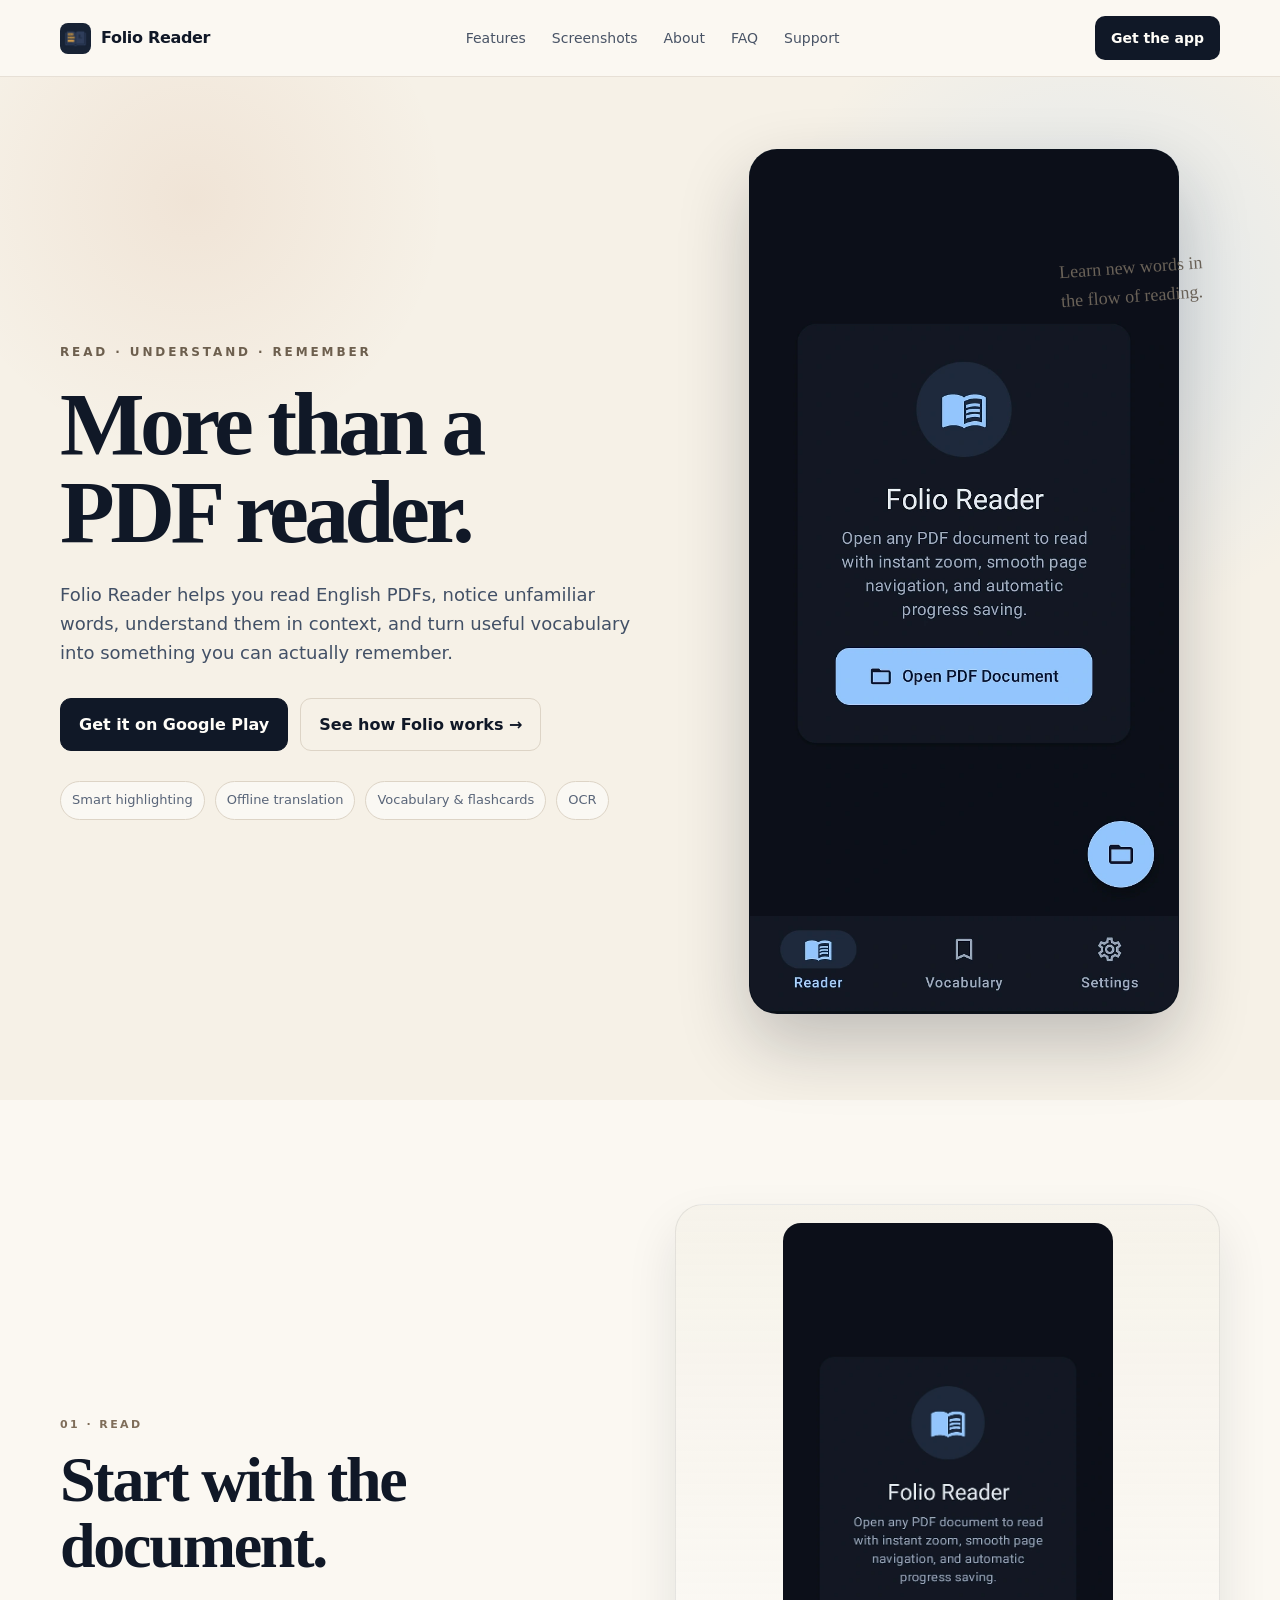
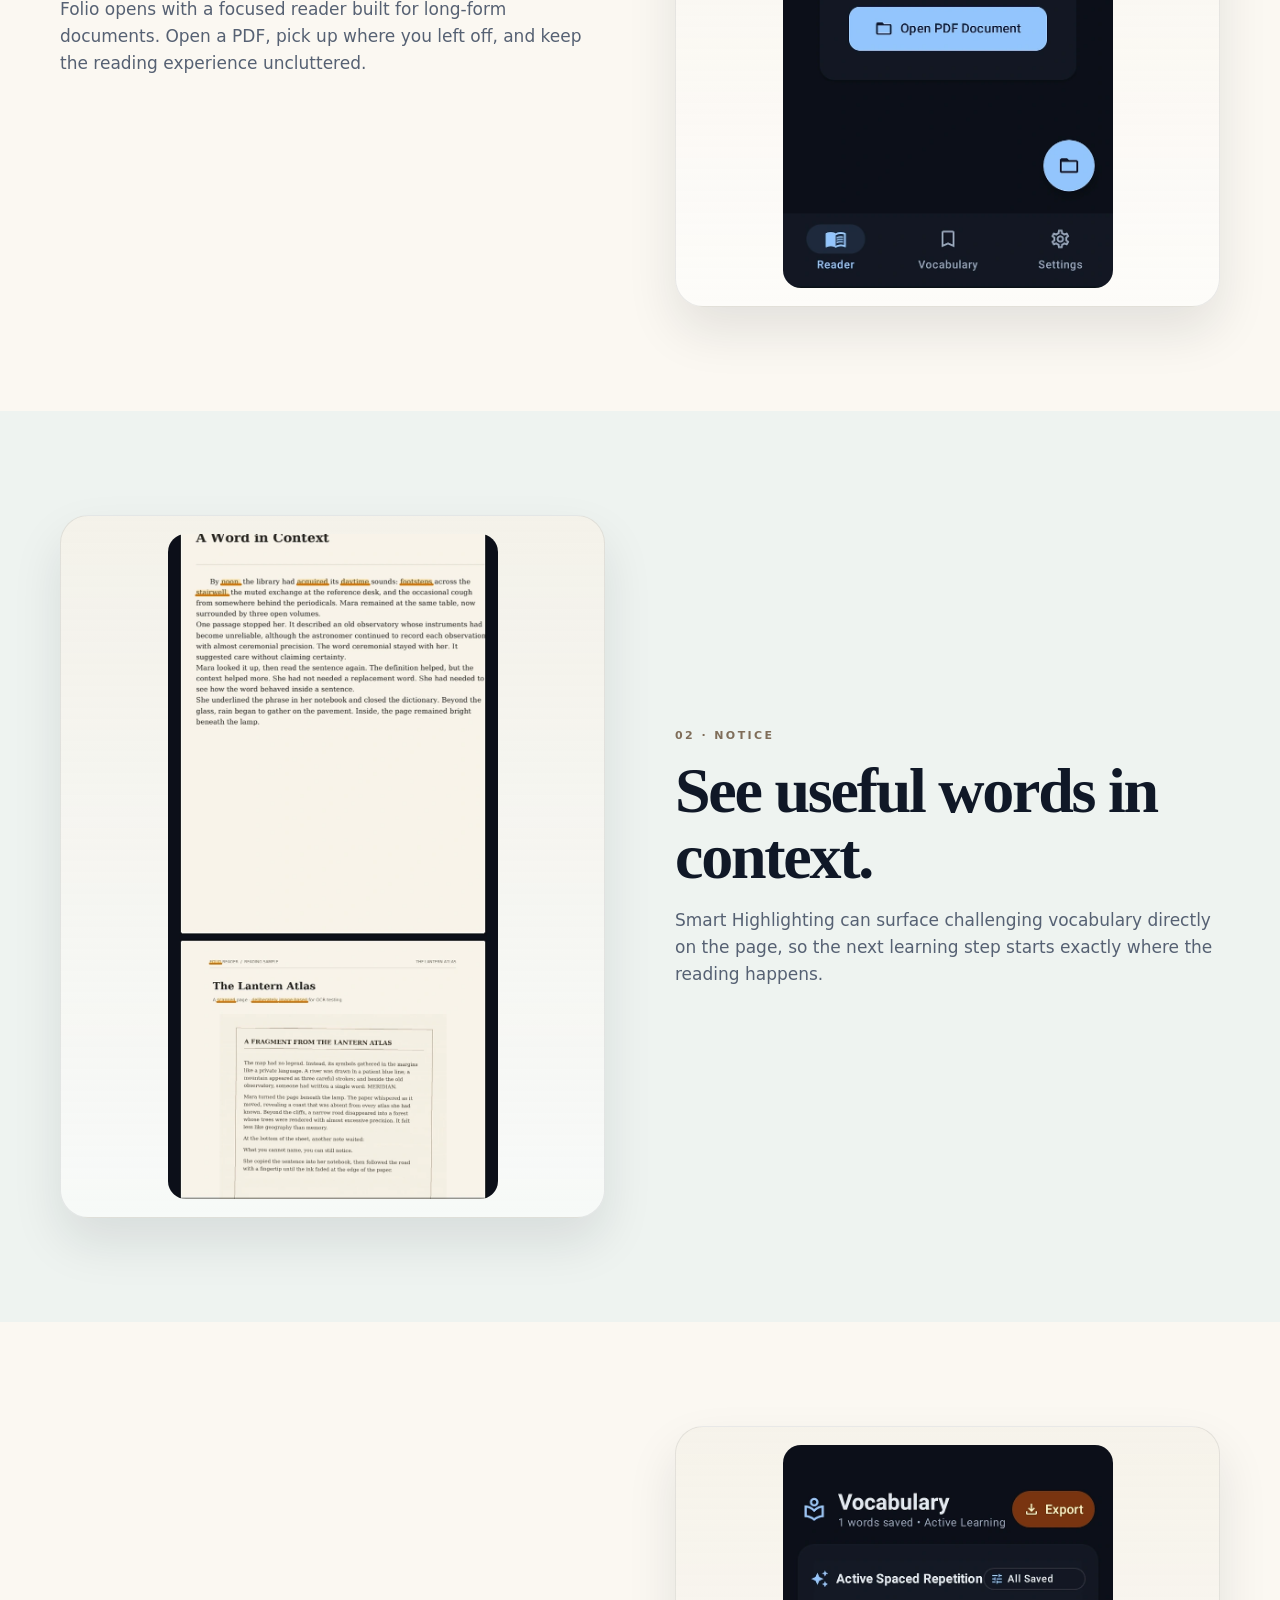
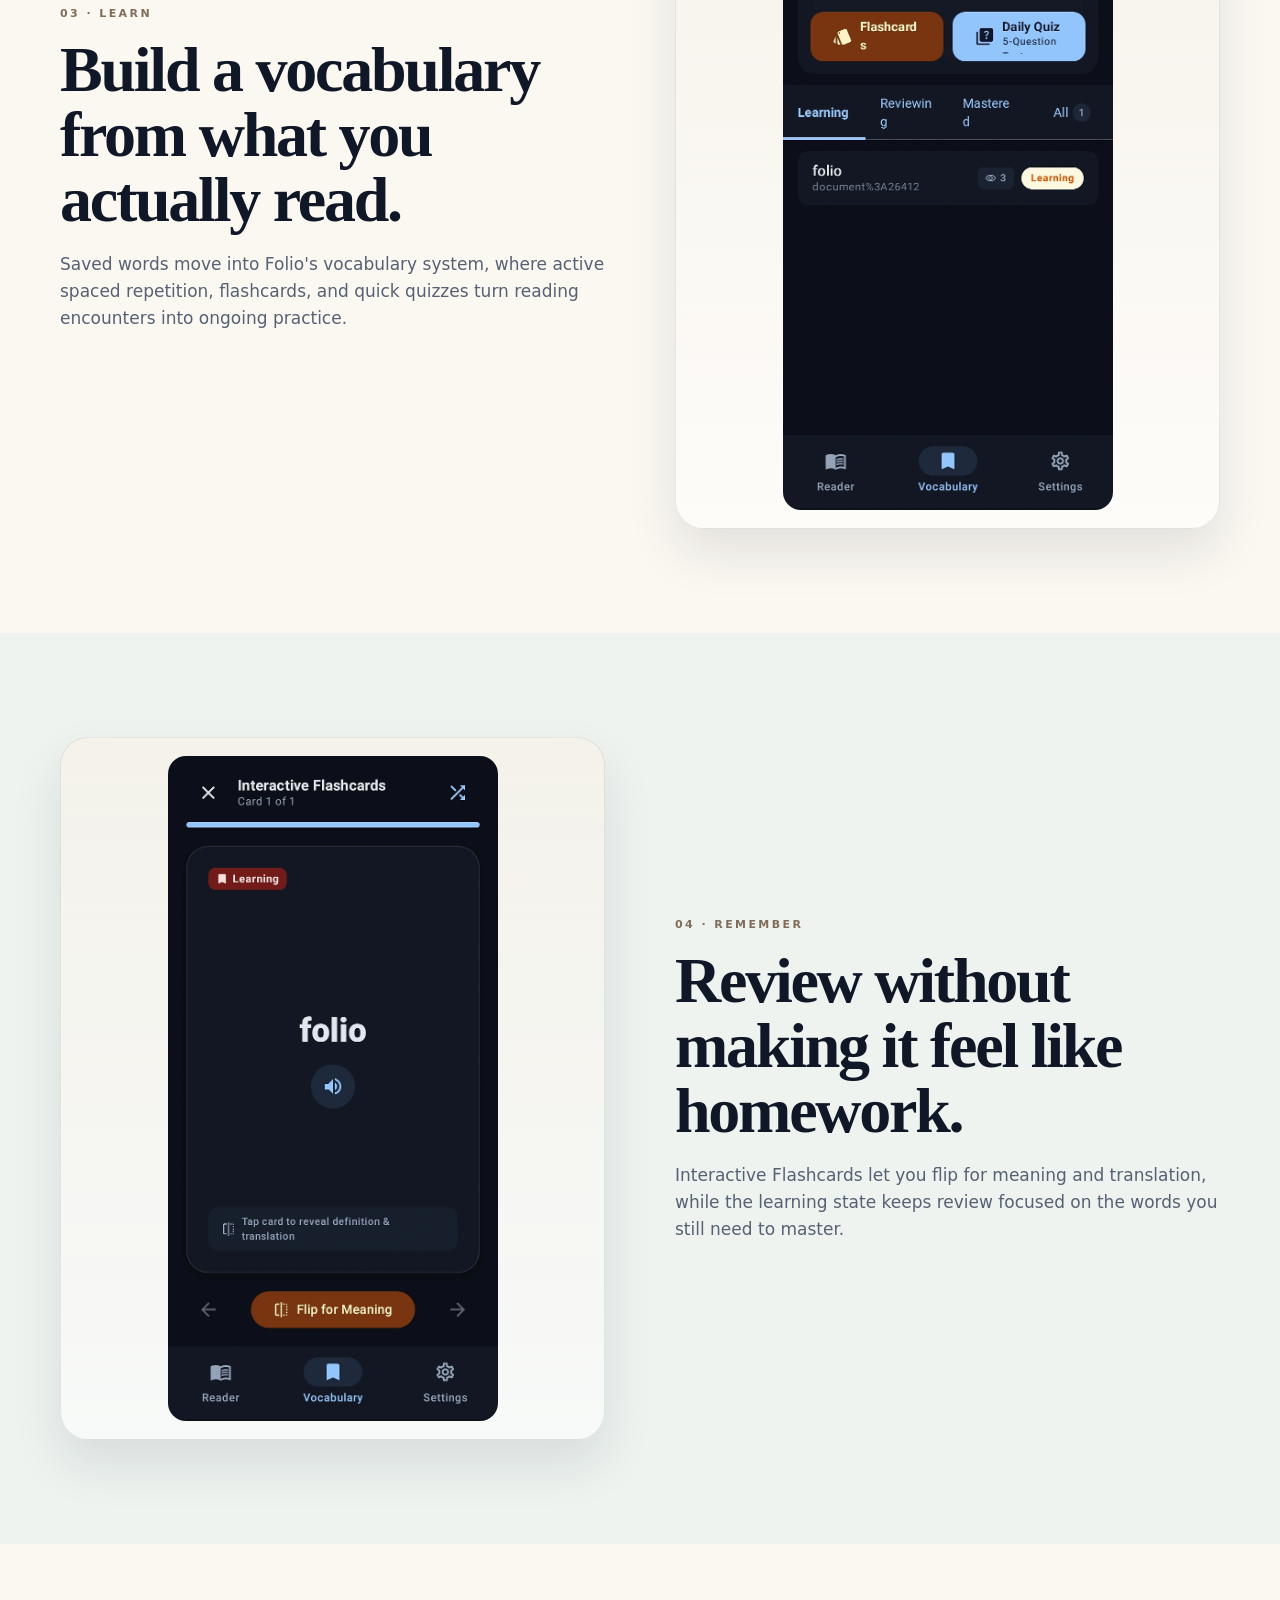
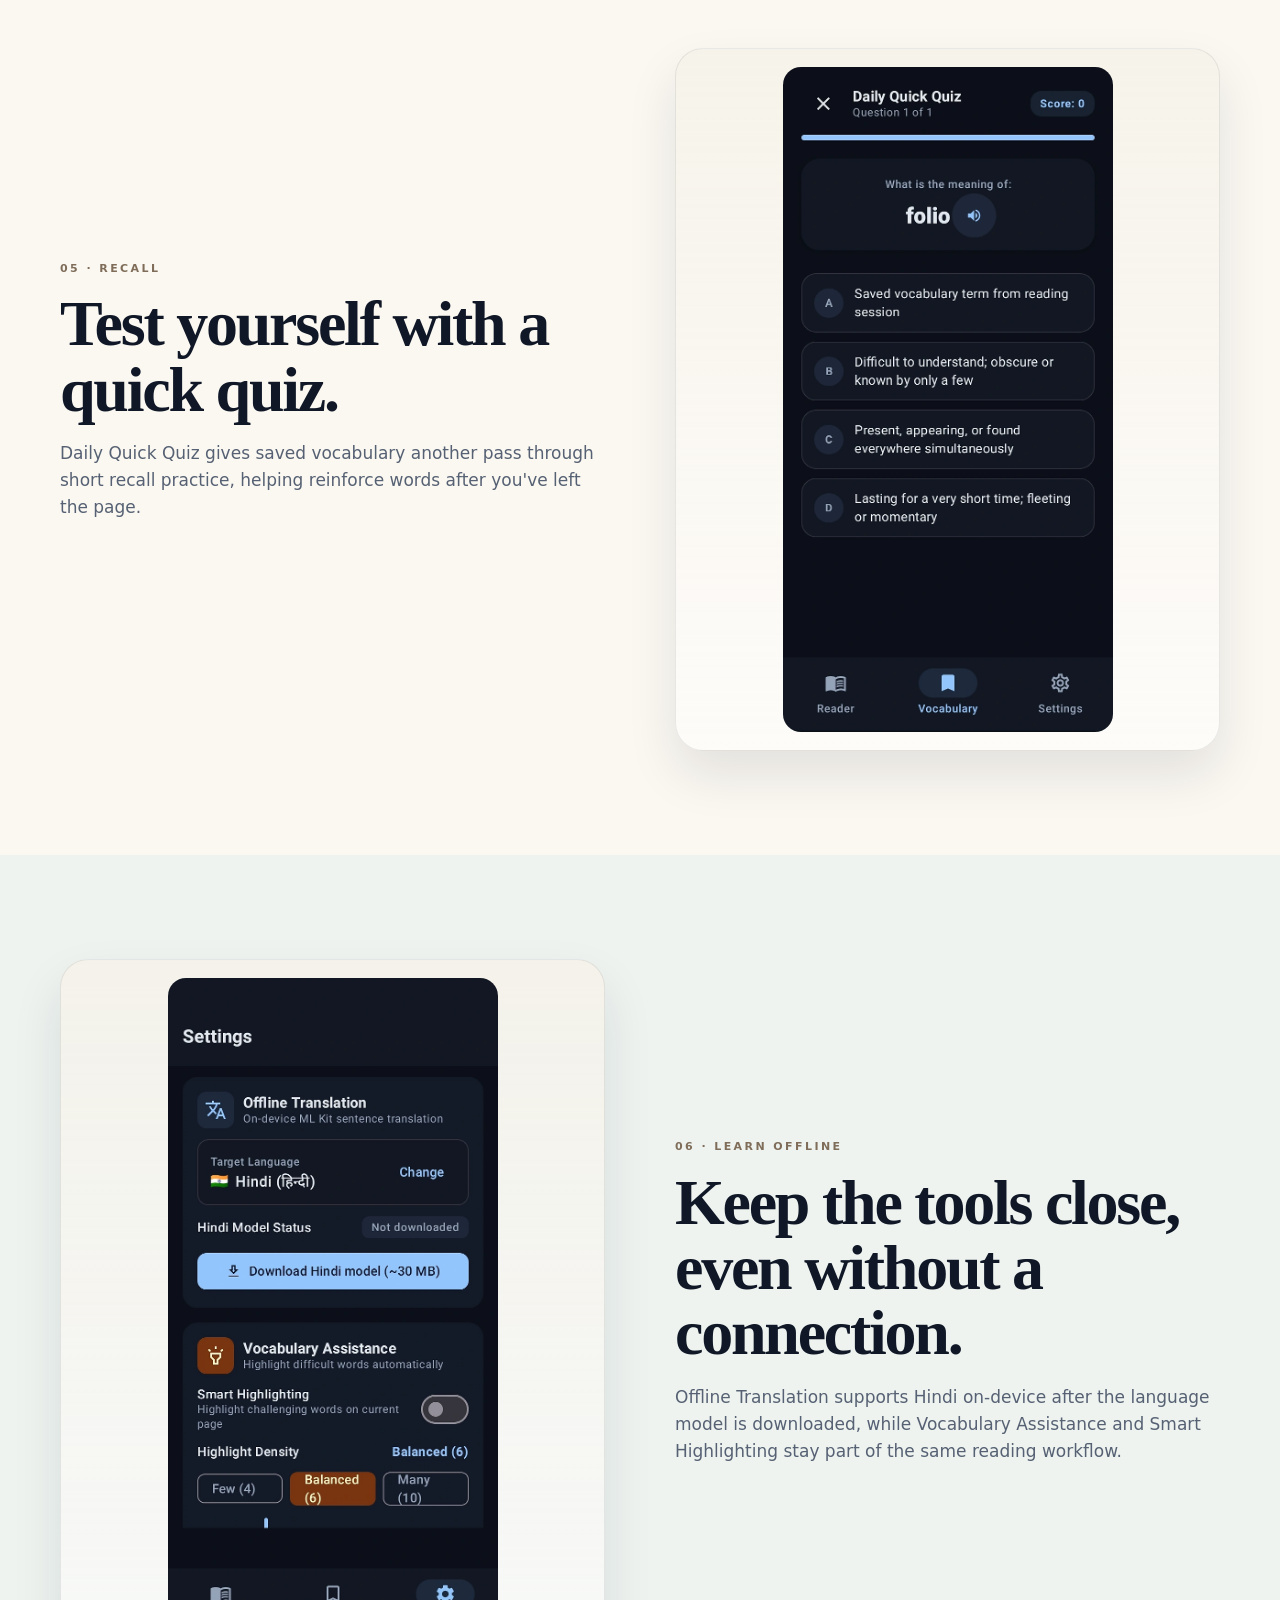
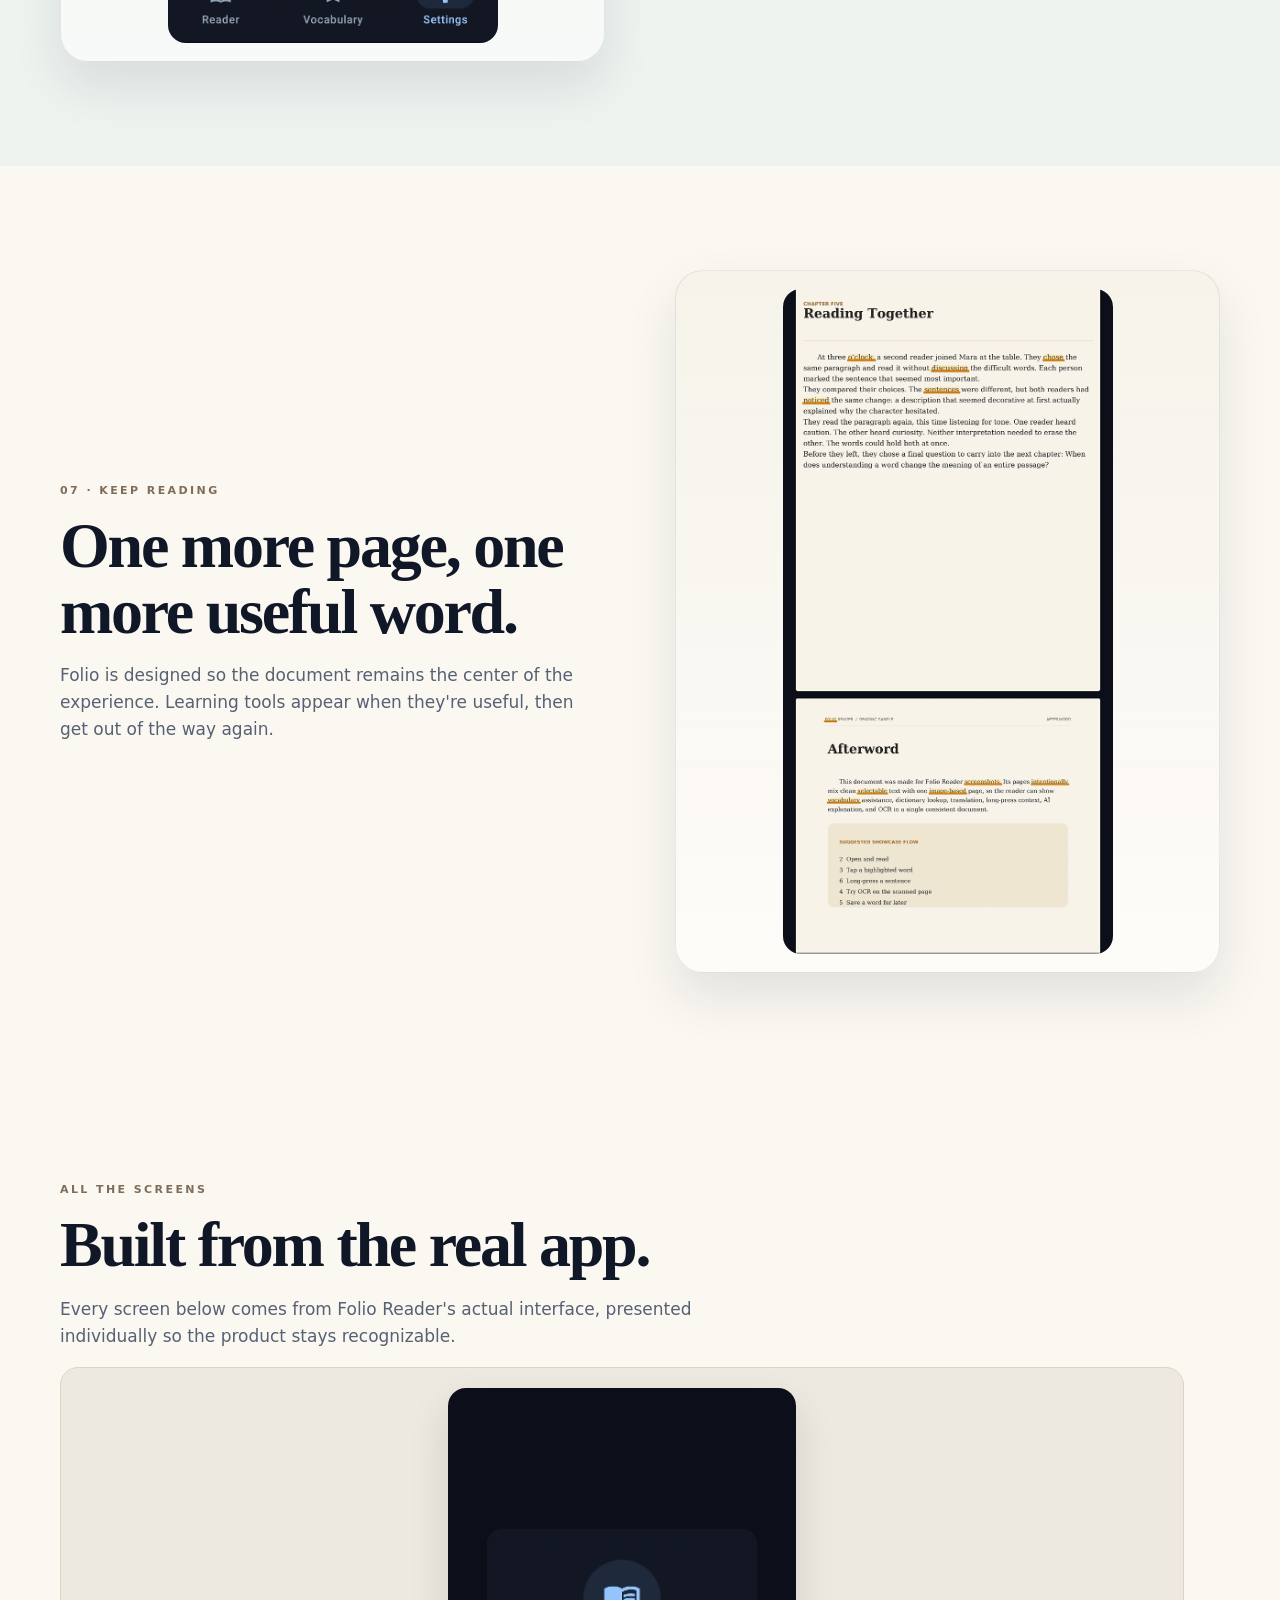
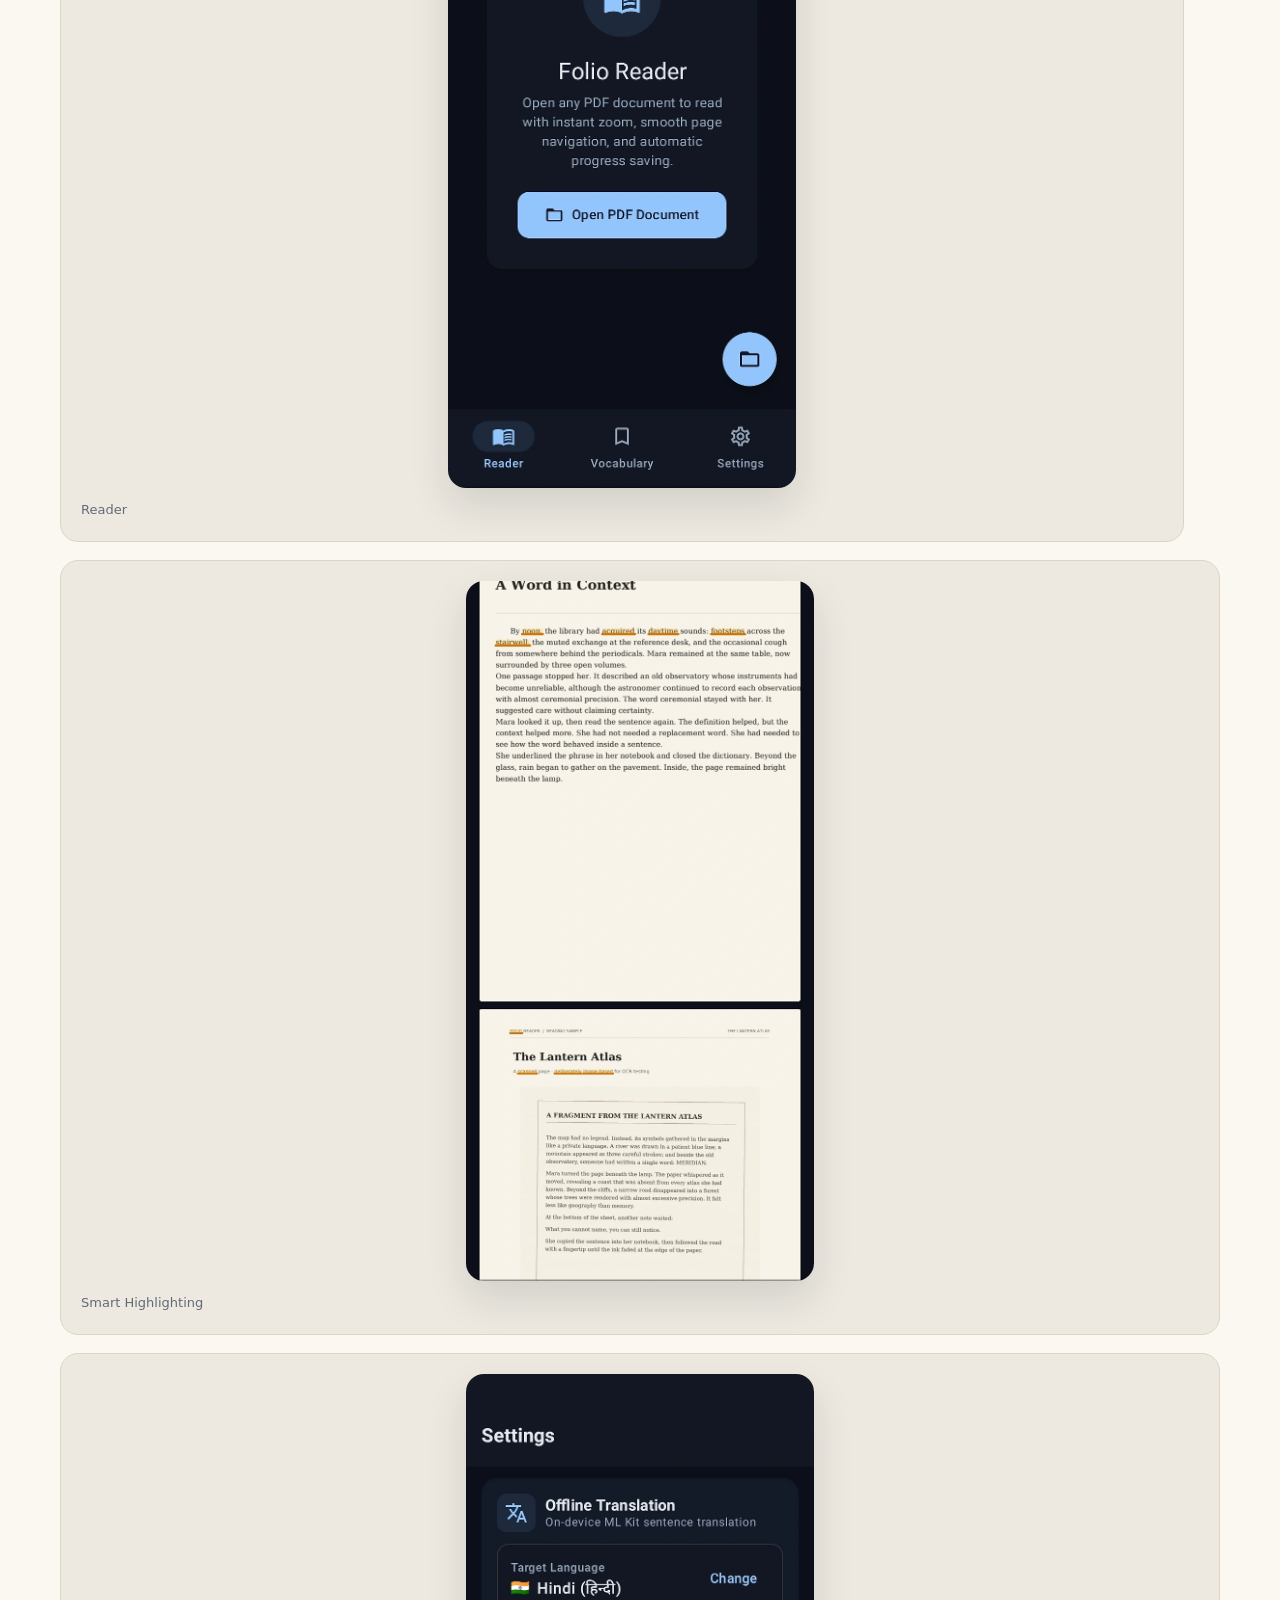
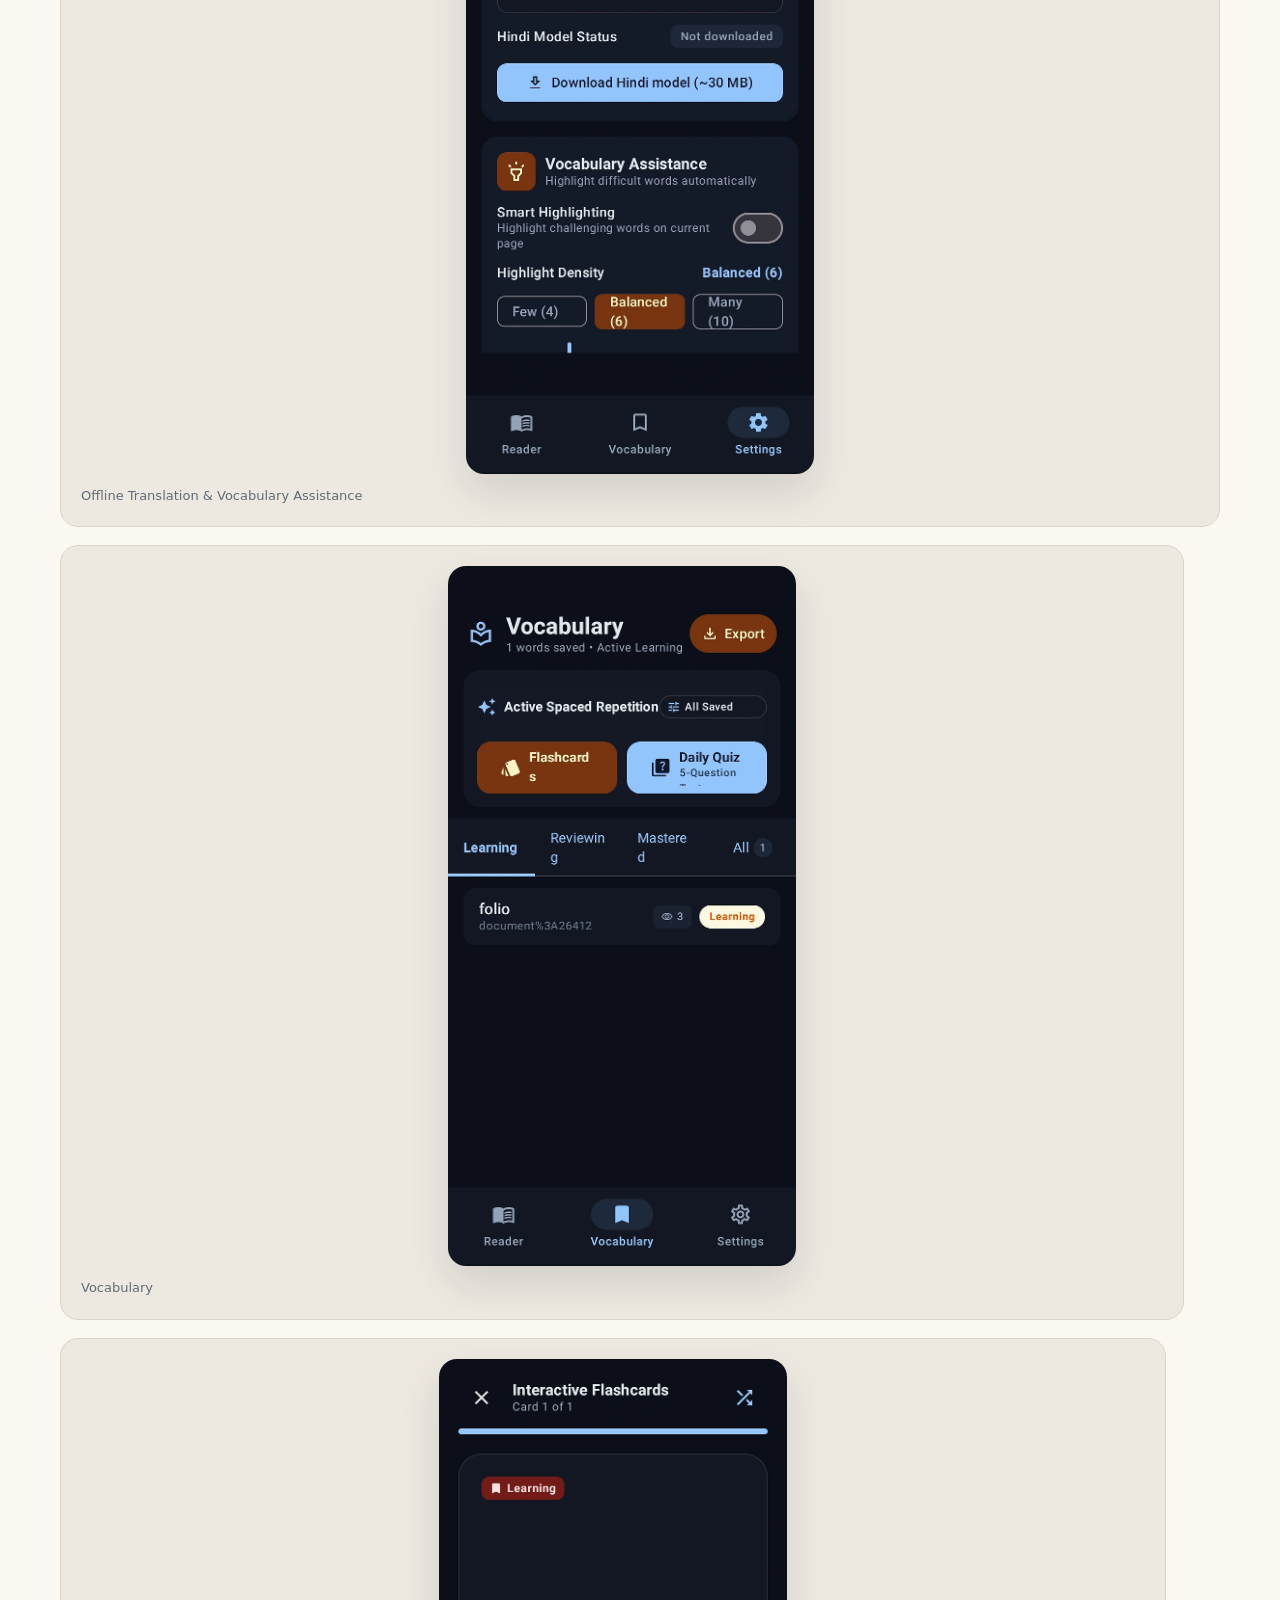
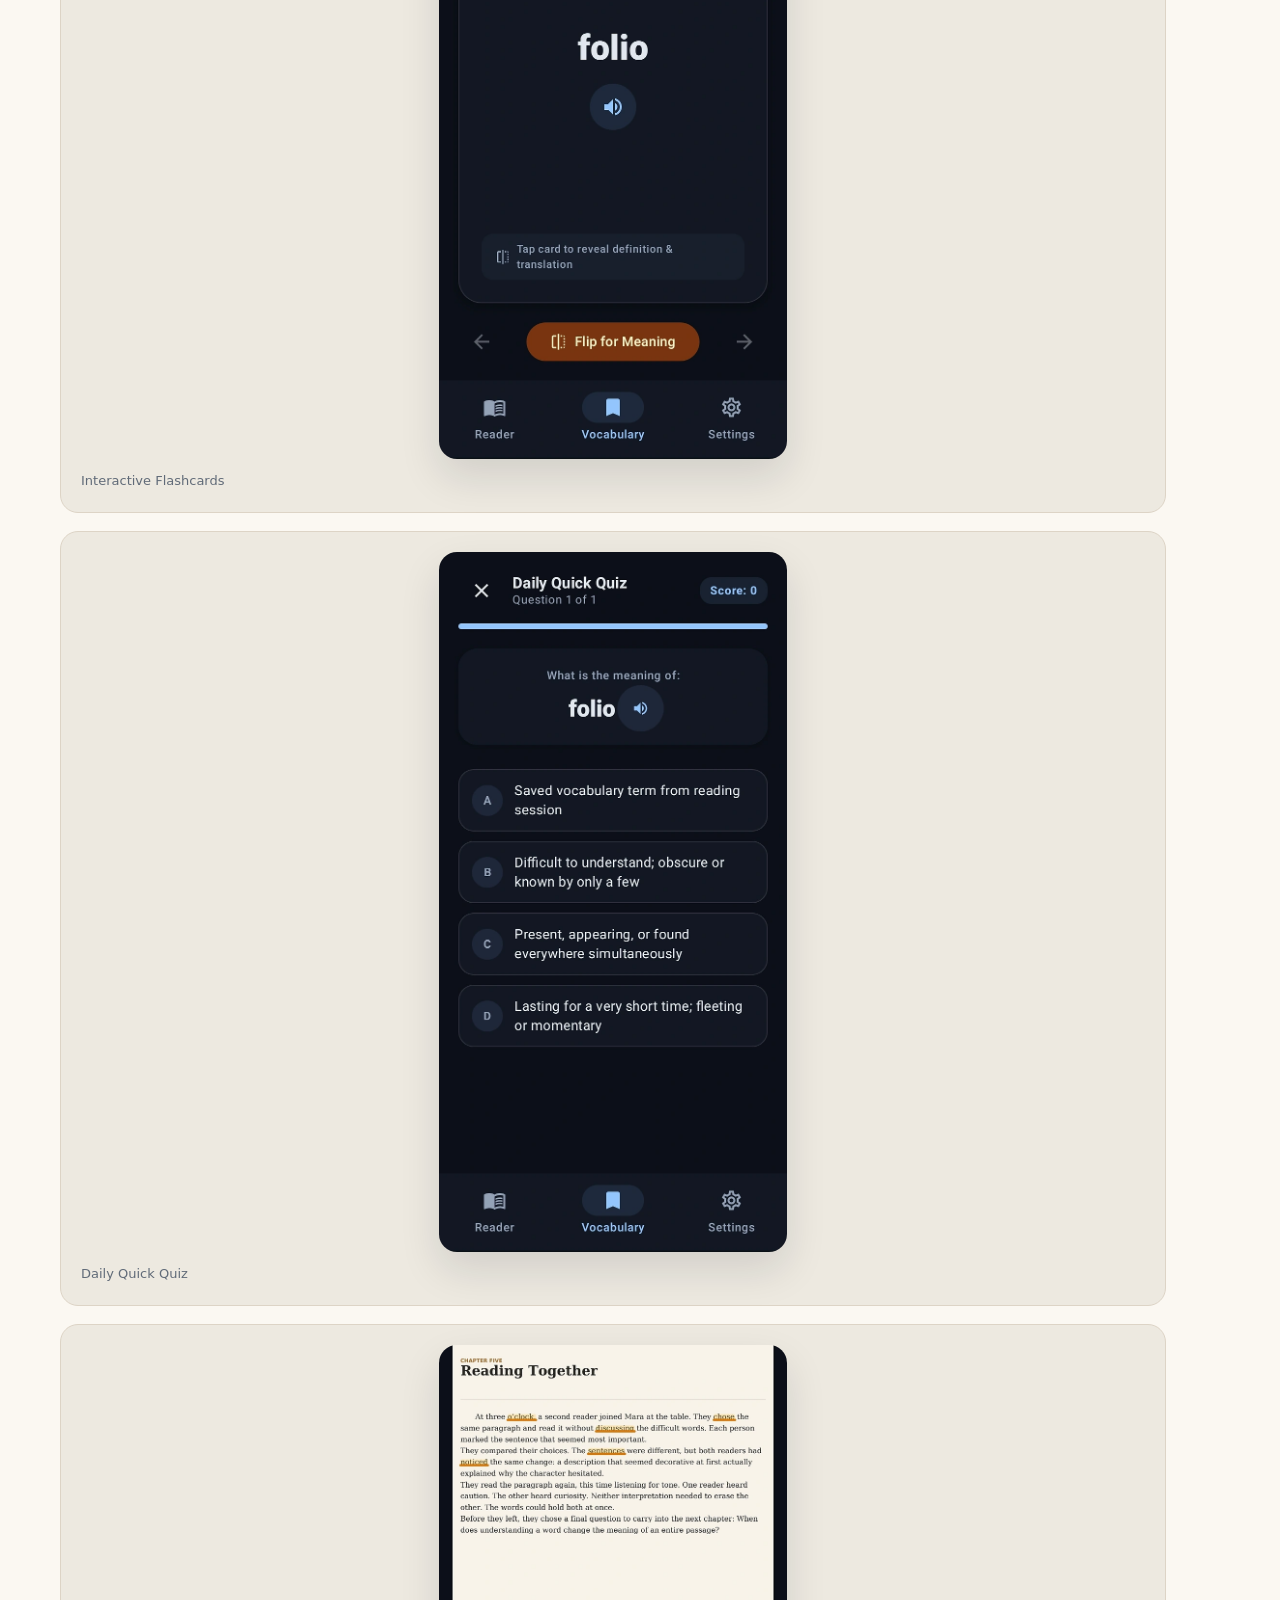
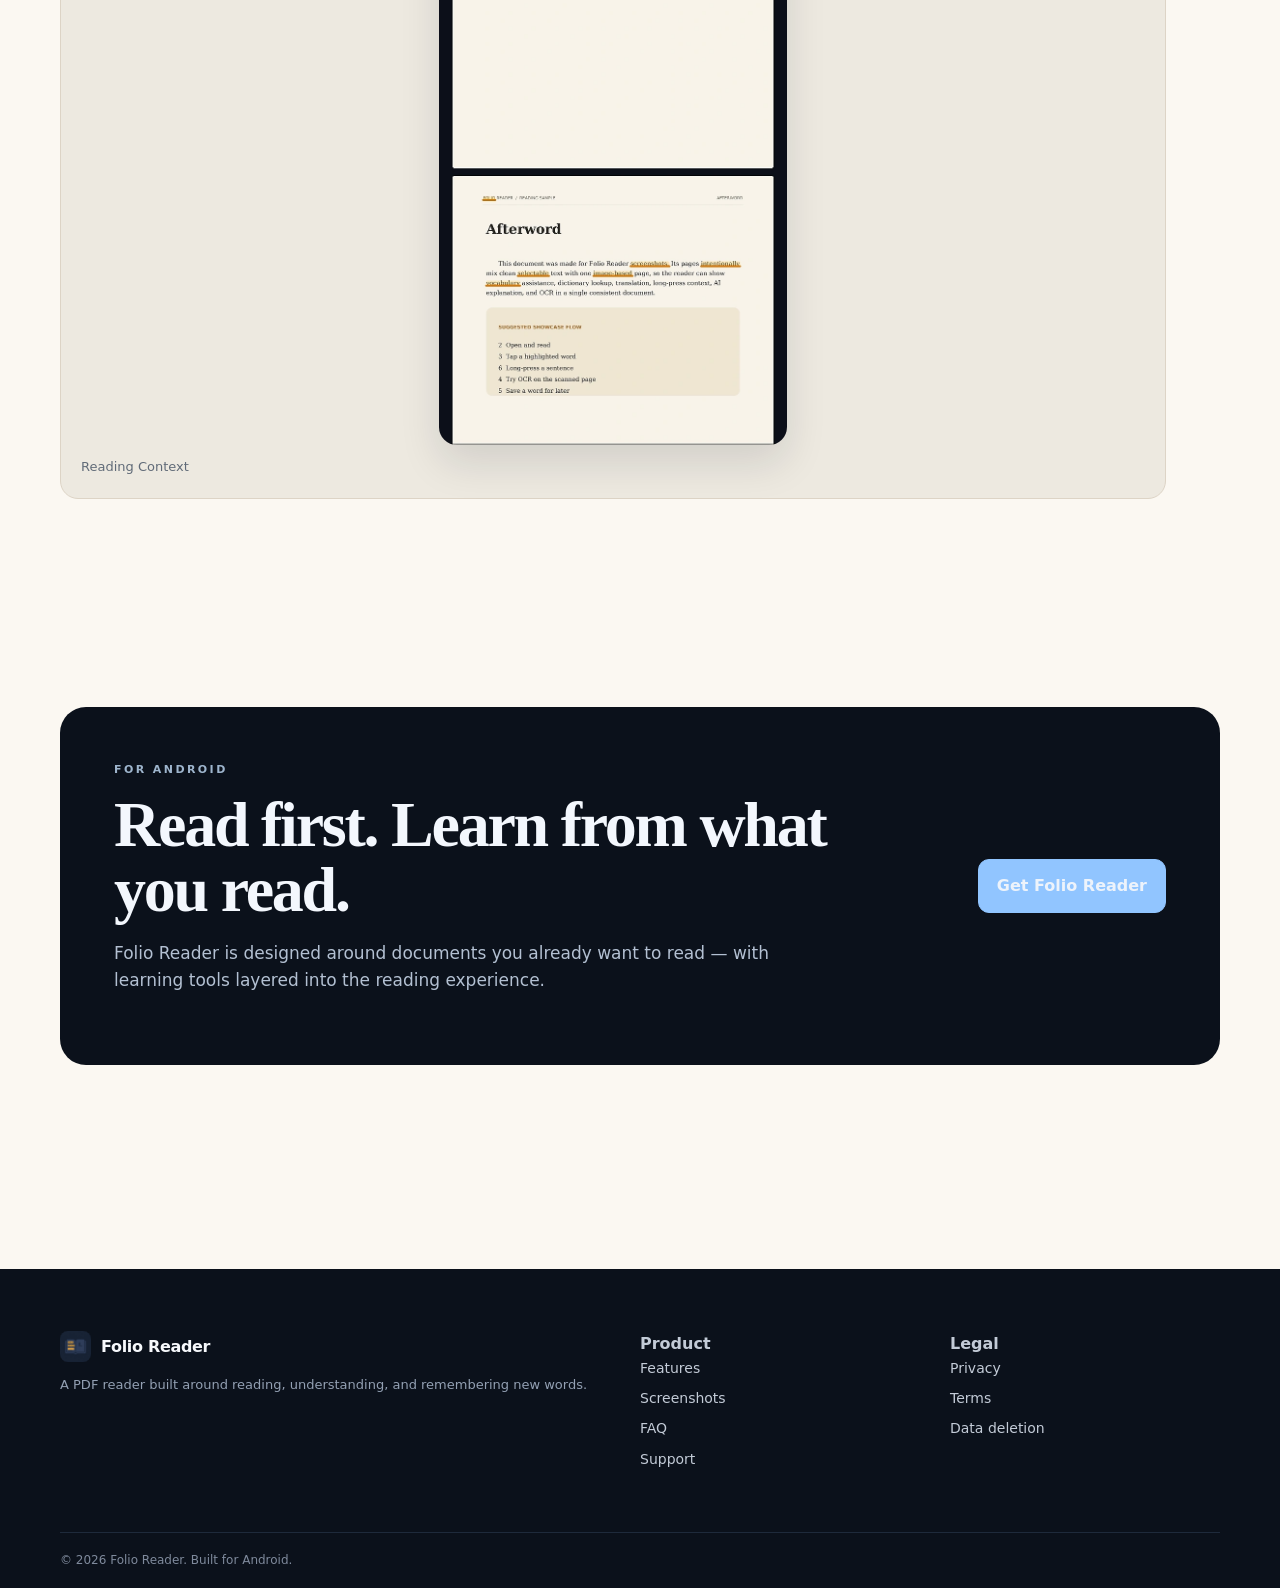
==== docs/index.html @ 47b72611 "Add project documentation and supporting media assets Replit-Commit-Author: Agent" ====
<!doctype html><html lang="en"><head><meta charset="utf-8"><meta name="viewport" content="width=device-width,initial-scale=1"><title>Home · Folio Reader</title><meta name="description" content="Folio Reader — read PDFs, understand unfamiliar words, and build vocabulary while you read."><link rel="icon" href="assets/icon.png"><link rel="stylesheet" href="style.css"></head><body>
<header class="site-header"><div class="container nav">
  <a class="brand" href="index.html"><img src="assets/icon.png" alt="Folio Reader icon"><span>Folio Reader</span></a>
  <nav class="nav-links"><a href="features.html">Features</a><a href="screenshots.html">Screenshots</a><a href="about.html">About</a><a href="faq.html">FAQ</a><a href="support.html">Support</a></nav>
  <a class="nav-cta" href="index.html#download">Get the app</a><button class="menu" aria-label="Menu">☰</button>
</div></header>
<main>
<section class="hero"><div class="container hero-grid"><div>
  <div class="eyebrow">Read · understand · remember</div>
  <h1>More than a PDF reader.</h1>
  <p class="lede">Folio Reader helps you read English PDFs, notice unfamiliar words, understand them in context, and turn useful vocabulary into something you can actually remember.</p>
  <div class="actions"><a id="download" class="btn btn-primary" href="#">Get it on Google Play</a><a class="btn btn-secondary" href="features.html">See how Folio works →</a></div>
  <div class="chips"><span class="chip">Smart highlighting</span><span class="chip">Offline translation</span><span class="chip">Vocabulary & flashcards</span><span class="chip">OCR</span></div>
</div><div class="hero-visual"><div class="hero-note">Learn new words in the flow of reading.</div><img class="phone-shot" src="assets/reader-home.webp" alt="Folio Reader reader home screen"></div></div></section>

<section class="section"><div class="container split"><div><div class="kicker">01 · Read</div><h2>Start with the document.</h2><p>Folio opens with a focused reader built for long-form documents. Open a PDF, pick up where you left off, and keep the reading experience uncluttered.</p></div><div class="figure-wrap device-frame"><img src="assets/reader-home.webp" alt="Folio Reader reader home screen"></div></div></section>

<section class="section alt"><div class="container split"><div class="figure-wrap device-frame"><img src="assets/reader-context.webp" alt="Folio Reader reading view with highlighted words"></div><div><div class="kicker">02 · Notice</div><h2>See useful words in context.</h2><p>Smart Highlighting can surface challenging vocabulary directly on the page, so the next learning step starts exactly where the reading happens.</p></div></div></section>

<section class="section"><div class="container split"><div><div class="kicker">03 · Learn</div><h2>Build a vocabulary from what you actually read.</h2><p>Saved words move into Folio's vocabulary system, where active spaced repetition, flashcards, and quick quizzes turn reading encounters into ongoing practice.</p></div><div class="figure-wrap device-frame"><img src="assets/vocabulary.webp" alt="Folio Reader vocabulary screen with active spaced repetition"></div></div></section>

<section class="section alt"><div class="container split"><div class="figure-wrap device-frame"><img src="assets/flashcards.webp" alt="Folio Reader interactive flashcards screen"></div><div><div class="kicker">04 · Remember</div><h2>Review without making it feel like homework.</h2><p>Interactive Flashcards let you flip for meaning and translation, while the learning state keeps review focused on the words you still need to master.</p></div></div></section>

<section class="section"><div class="container split"><div><div class="kicker">05 · Recall</div><h2>Test yourself with a quick quiz.</h2><p>Daily Quick Quiz gives saved vocabulary another pass through short recall practice, helping reinforce words after you've left the page.</p></div><div class="figure-wrap device-frame"><img src="assets/quiz.webp" alt="Folio Reader Daily Quick Quiz"></div></div></section>

<section class="section alt"><div class="container split"><div class="figure-wrap device-frame"><img src="assets/settings.webp" alt="Folio Reader settings showing offline translation and vocabulary assistance"></div><div><div class="kicker">06 · Learn offline</div><h2>Keep the tools close, even without a connection.</h2><p>Offline Translation supports Hindi on-device after the language model is downloaded, while Vocabulary Assistance and Smart Highlighting stay part of the same reading workflow.</p></div></div></section>

<section class="section"><div class="container split"><div><div class="kicker">07 · Keep reading</div><h2>One more page, one more useful word.</h2><p>Folio is designed so the document remains the center of the experience. Learning tools appear when they're useful, then get out of the way again.</p></div><div class="figure-wrap device-frame"><img src="assets/reader-context2.webp" alt="Folio Reader reading view with a second document page"></div></div></section>

<section class="section"><div class="container"><div class="kicker">All the screens</div><h2>Built from the real app.</h2><p class="lede small">Every screen below comes from Folio Reader's actual interface, presented individually so the product stays recognizable.</p><div class="gallery gallery-large"><figure><img src="assets/reader-home.webp" alt="Folio Reader reader home"><figcaption>Reader</figcaption></figure><figure><img src="assets/reader-context.webp" alt="Folio Reader reading context"><figcaption>Smart Highlighting</figcaption></figure><figure><img src="assets/settings.webp" alt="Folio Reader settings"><figcaption>Offline Translation & Vocabulary Assistance</figcaption></figure><figure><img src="assets/vocabulary.webp" alt="Folio Reader vocabulary"><figcaption>Vocabulary</figcaption></figure><figure><img src="assets/flashcards.webp" alt="Folio Reader flashcards"><figcaption>Interactive Flashcards</figcaption></figure><figure><img src="assets/quiz.webp" alt="Folio Reader quiz"><figcaption>Daily Quick Quiz</figcaption></figure><figure><img src="assets/reader-context2.webp" alt="Folio Reader second reading capture"><figcaption>Reading Context</figcaption></figure></div></div></section>

<section class="section"><div class="container callout"><div><div class="kicker" style="color:#9eb5cd">For Android</div><h2>Read first. Learn from what you read.</h2><p>Folio Reader is designed around documents you already want to read — with learning tools layered into the reading experience.</p></div><a class="btn" style="background:#91c5ff;border-color:#91c5ff" href="#download">Get Folio Reader</a></div></section>
</main>
<footer class="site-footer"><div class="container footer-grid">
  <div><a class="brand footer-brand" href="index.html"><img src="assets/icon.png" alt=""><span>Folio Reader</span></a><p class="footer-note">A PDF reader built around reading, understanding, and remembering new words.</p></div>
  <div><strong>Product</strong><div class="footer-links"><a href="features.html">Features</a><a href="screenshots.html">Screenshots</a><a href="faq.html">FAQ</a><a href="support.html">Support</a></div></div>
  <div><strong>Legal</strong><div class="footer-links"><a href="privacy.html">Privacy</a><a href="terms.html">Terms</a><a href="data-deletion.html">Data deletion</a></div></div>
</div><div class="container copyright">© <span data-year></span> Folio Reader. Built for Android.</div></footer>
<script src="script.js"></script></body></html>
---- docs/style.css ----
:root{
  --ink:#101827; --muted:#667085; --paper:#f6f1e7; --paper-2:#fbf8f2;
  --line:#ddd4c6; --blue:#91c5ff; --blue-deep:#477eb2; --rust:#aa4b13;
  --night:#0b111b; --night-2:#111a28; --white:#fffdf8;
  --serif: Georgia, 'Times New Roman', serif;
  --sans: ui-sans-serif, system-ui, -apple-system, BlinkMacSystemFont, 'Segoe UI', sans-serif;
}
*{box-sizing:border-box}
html{scroll-behavior:smooth}
body{margin:0;background:var(--paper-2);color:var(--ink);font-family:var(--sans);line-height:1.6}
a{color:inherit;text-decoration:none}
img{max-width:100%;display:block}
.container{width:min(1160px, calc(100% - 40px));margin:auto}
.site-header{position:sticky;top:0;z-index:20;background:rgba(251,248,242,.92);backdrop-filter:blur(18px);border-bottom:1px solid rgba(221,212,198,.65)}
.nav{height:76px;display:flex;align-items:center;justify-content:space-between;gap:24px}
.brand{display:flex;align-items:center;gap:10px;font-weight:800;letter-spacing:-.02em}
.brand img{width:31px;height:31px;object-fit:cover;border-radius:8px}
.nav-links{display:flex;gap:26px;font-size:14px;color:#495466}
.nav-links a:hover{color:var(--ink)}
.nav-cta{background:var(--ink);color:var(--white);padding:11px 16px;border-radius:10px;font-weight:750;font-size:14px}
.menu{display:none;background:none;border:0;font-size:22px;color:var(--ink)}
.hero{padding:72px 0 86px;background:
  radial-gradient(circle at 85% 22%, rgba(145,197,255,.22), transparent 24%),
  radial-gradient(circle at 15% 12%, rgba(170,75,19,.08), transparent 18%), var(--paper)}
.hero-grid{display:grid;grid-template-columns:1.06fr .94fr;gap:70px;align-items:center}
.eyebrow{font-size:12px;text-transform:uppercase;letter-spacing:.24em;font-weight:800;color:#6d5f4e}
h1{font-family:var(--serif);font-size:clamp(52px,7vw,90px);line-height:.99;letter-spacing:-.05em;margin:18px 0 24px;max-width:760px}
.lede{font-size:18px;max-width:640px;color:#425066}
.actions{display:flex;gap:12px;flex-wrap:wrap;margin:30px 0}
.btn{display:inline-flex;align-items:center;gap:10px;padding:13px 18px;border-radius:11px;font-weight:800;border:1px solid var(--line)}
.btn-primary{background:var(--ink);color:var(--white);border-color:var(--ink)}
.btn-secondary{background:transparent}
.chips{display:flex;gap:10px;flex-wrap:wrap;margin-top:18px}
.chip{border:1px solid var(--line);background:rgba(255,255,255,.52);padding:8px 11px;border-radius:999px;font-size:13px;color:#596579}
.hero-visual{position:relative;min-height:640px;display:grid;place-items:center}
.hero-note{position:absolute;right:2%;top:12%;font-family:cursive;font-size:18px;transform:rotate(-4deg);color:#6a6258;max-width:150px}
.phone-shot{width:min(100%, 430px);border-radius:28px;box-shadow:0 30px 70px rgba(19,27,39,.24);border:1px solid rgba(16,24,39,.18);background:var(--night);object-fit:cover}
.section{padding:104px 0}
.section.alt{background:#eef3f0}
.kicker{font-size:11px;text-transform:uppercase;letter-spacing:.22em;font-weight:800;color:#7f6d59;margin-bottom:14px}
.section h2{font-family:var(--serif);font-size:clamp(40px,5vw,68px);line-height:1.02;letter-spacing:-.035em;margin:0 0 18px;max-width:720px}
.section p{color:#566173;max-width:680px;font-size:17px}
.split{display:grid;grid-template-columns:1fr 1fr;gap:70px;align-items:center}
.rule{height:1px;background:var(--line);margin:46px 0}
.figure-wrap{background:#ece8df;padding:36px;border-radius:20px;border:1px solid var(--line)}
.figure-wrap.dark{background:var(--night);border-color:#202b3b}
.figure-wrap img{margin:auto;max-height:720px;object-fit:contain}
.caption{margin-top:14px;font-size:13px;color:#6a7280}
.feature-list{display:grid;grid-template-columns:repeat(2,minmax(0,1fr));gap:0;border-top:1px solid var(--line);margin-top:38px}
.feature{padding:24px 18px 24px 0;border-bottom:1px solid var(--line)}
.feature h3{margin:0 0 6px;font-size:18px}
.feature p{margin:0;font-size:14px;max-width:520px}
.step-grid{display:grid;grid-template-columns:repeat(3,1fr);gap:1px;background:var(--line);border:1px solid var(--line)}
.step{background:var(--paper-2);padding:28px}
.step span{display:block;font-family:var(--serif);font-size:52px;color:#a18f79;line-height:1}
.step h3{margin:10px 0 5px;font-family:var(--serif);font-size:26px}
.gallery{display:grid;grid-template-columns:repeat(12,1fr);gap:18px}
.gallery figure{margin:0;background:#ede9e0;border:1px solid var(--line);padding:20px;border-radius:18px}
.gallery figure:nth-child(1){grid-column:span 5}.gallery figure:nth-child(2){grid-column:span 7}
.gallery figure:nth-child(3){grid-column:span 7}.gallery figure:nth-child(4){grid-column:span 5}
.gallery figure:nth-child(5){grid-column:span 4}.gallery figure:nth-child(6){grid-column:span 4}.gallery figure:nth-child(7){grid-column:span 4}
.gallery img{margin:auto;max-height:700px;object-fit:contain;border-radius:18px;box-shadow:0 18px 40px rgba(18,26,38,.12)}
.gallery figcaption{padding-top:12px;font-size:13px;color:#616b78}
.callout{background:var(--night);color:#edf3fb;padding:54px;border-radius:26px;display:grid;grid-template-columns:1fr auto;gap:40px;align-items:center}
.callout h2{color:#f3f7fd;margin-bottom:8px}.callout p{color:#b3c0d2}
.faq{border-top:1px solid var(--line)}
details{border-bottom:1px solid var(--line);padding:18px 0}summary{cursor:pointer;font-weight:800;list-style:none;display:flex;justify-content:space-between;gap:20px}summary::-webkit-details-marker{display:none}.faq-body{color:#667085;max-width:800px;padding-top:12px}
.prose{max-width:820px}.prose h1{font-size:clamp(42px,6vw,72px)}.prose h2{font-family:var(--serif);font-size:34px;margin-top:42px}.prose h3{font-size:21px;margin-top:30px}.prose p,.prose li{color:#556171}.prose ul{padding-left:22px}
.site-footer{background:var(--night);color:#c3cbd7;margin-top:100px}.footer-grid{display:grid;grid-template-columns:2fr 1fr 1fr;gap:40px;padding:62px 0}.footer-brand{color:#f7f9fc}.footer-links{display:grid;gap:8px;font-size:14px}.footer-note{font-size:13px;color:#93a0b3}.copyright{border-top:1px solid #1e2a3b;padding:18px 0;font-size:12px;color:#7f8a9c}
.form{display:grid;gap:14px;max-width:720px}.form input,.form textarea{width:100%;padding:13px 14px;border:1px solid var(--line);border-radius:10px;background:#fffdfa;font:inherit;color:var(--ink)}.form textarea{min-height:170px;resize:vertical}
@media(max-width:900px){.hero-grid,.split{grid-template-columns:1fr}.hero{padding-top:42px}.hero-visual{min-height:auto}.nav-links{display:none}.menu{display:block}.nav{height:68px}.hero-note{right:0}.feature-list{grid-template-columns:1fr}.step-grid{grid-template-columns:1fr}.callout{grid-template-columns:1fr}.gallery figure:nth-child(n){grid-column:span 12}.footer-grid{grid-template-columns:1fr 1fr}}
@media(max-width:600px){.container{width:min(100% - 24px,1160px)}.section{padding:72px 0}.hero{padding-bottom:64px}.nav-cta{display:none}.hero h1{font-size:52px}.hero-visual{padding-top:26px}.figure-wrap{padding:14px}.gallery figure{padding:14px}.footer-grid{grid-template-columns:1fr}.actions .btn{width:100%;justify-content:center}}


/* Individual real-app screenshot presentation */
.device-frame {
  display:flex;
  justify-content:center;
  align-items:flex-start;
  background:linear-gradient(180deg, rgba(245,241,232,.8), rgba(255,255,255,.55));
  border:1px solid rgba(24,36,53,.09);
  border-radius:28px;
  padding:18px;
  box-shadow:0 24px 50px rgba(20,30,40,.10);
}
.device-frame img {
  width:min(100%, 330px);
  height:auto;
  border-radius:18px;
  display:block;
}
.gallery-large {
  grid-template-columns:repeat(3,minmax(0,1fr));
}
.lede.small { max-width:700px; }
@media (max-width: 900px){
  .gallery-large{grid-template-columns:repeat(2,minmax(0,1fr));}
}
@media (max-width: 640px){
  .gallery-large{grid-template-columns:1fr;}
  .device-frame{padding:12px;border-radius:22px;}
}
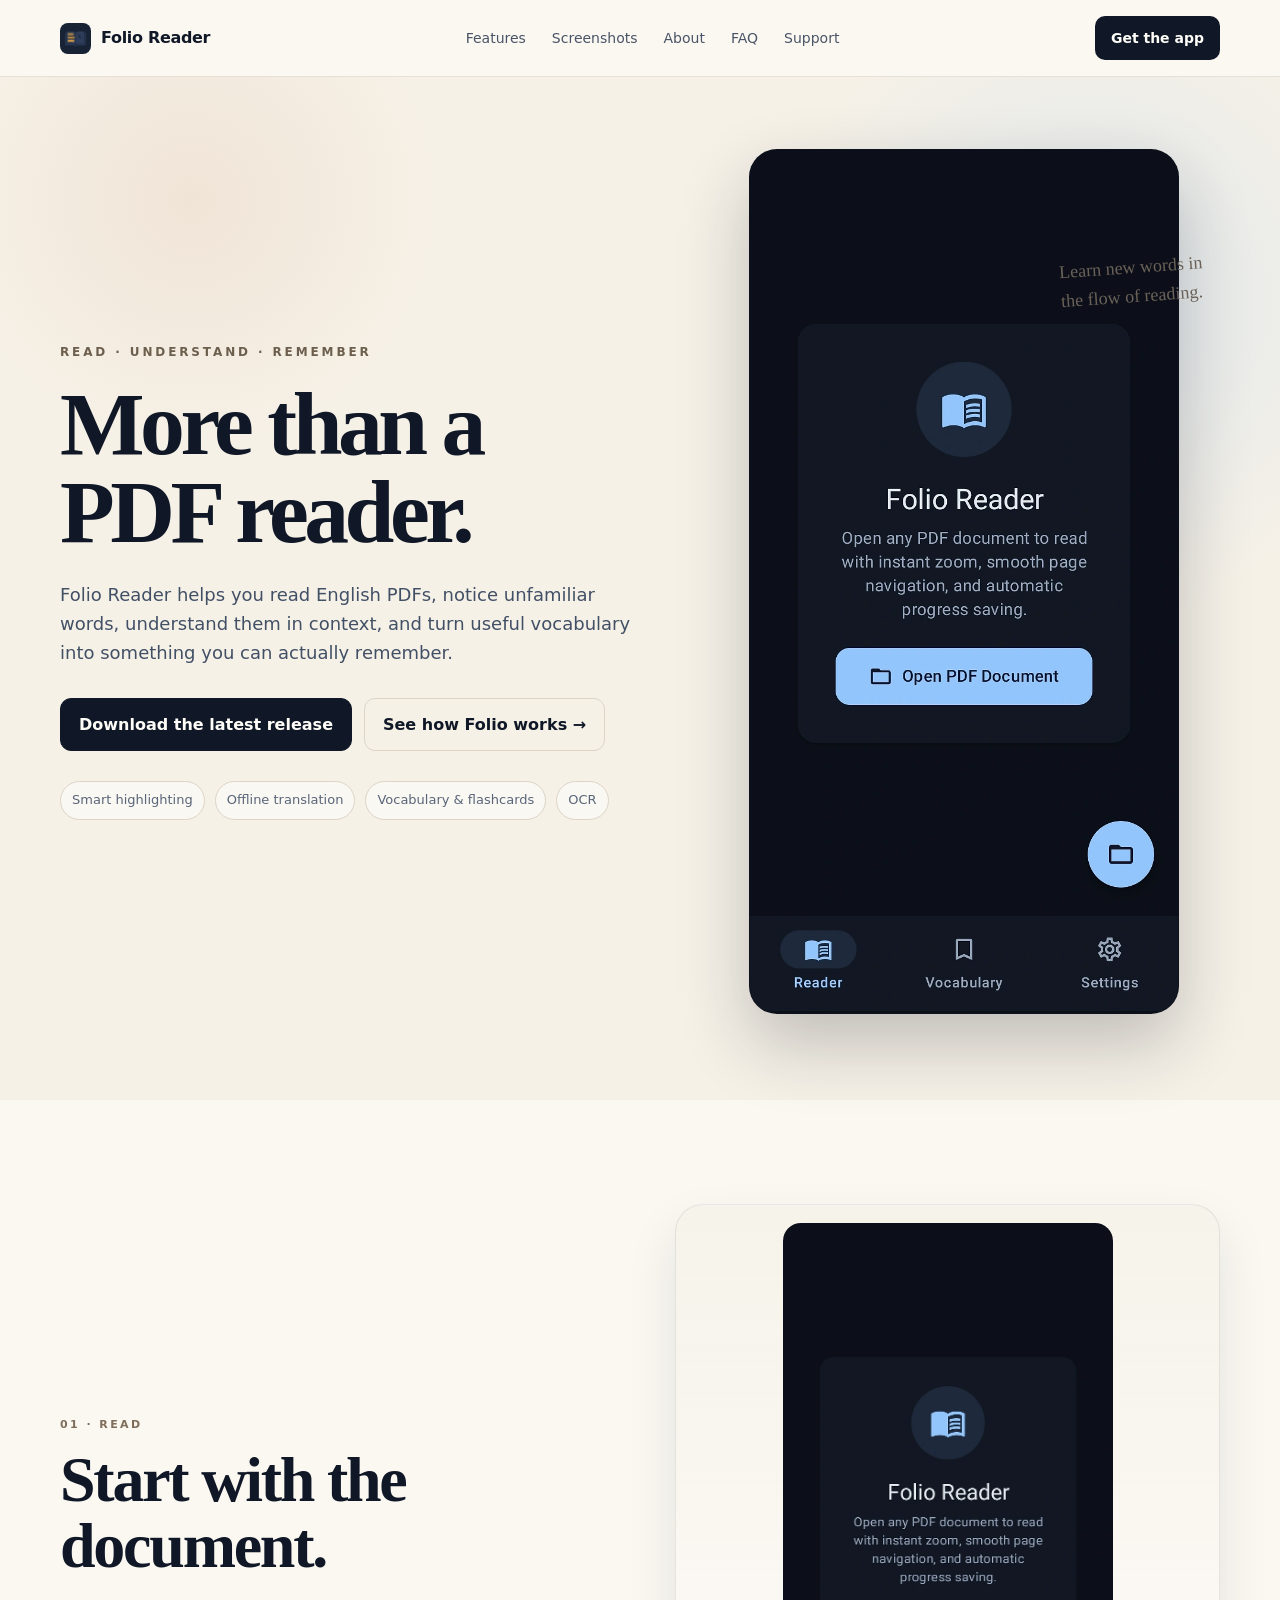
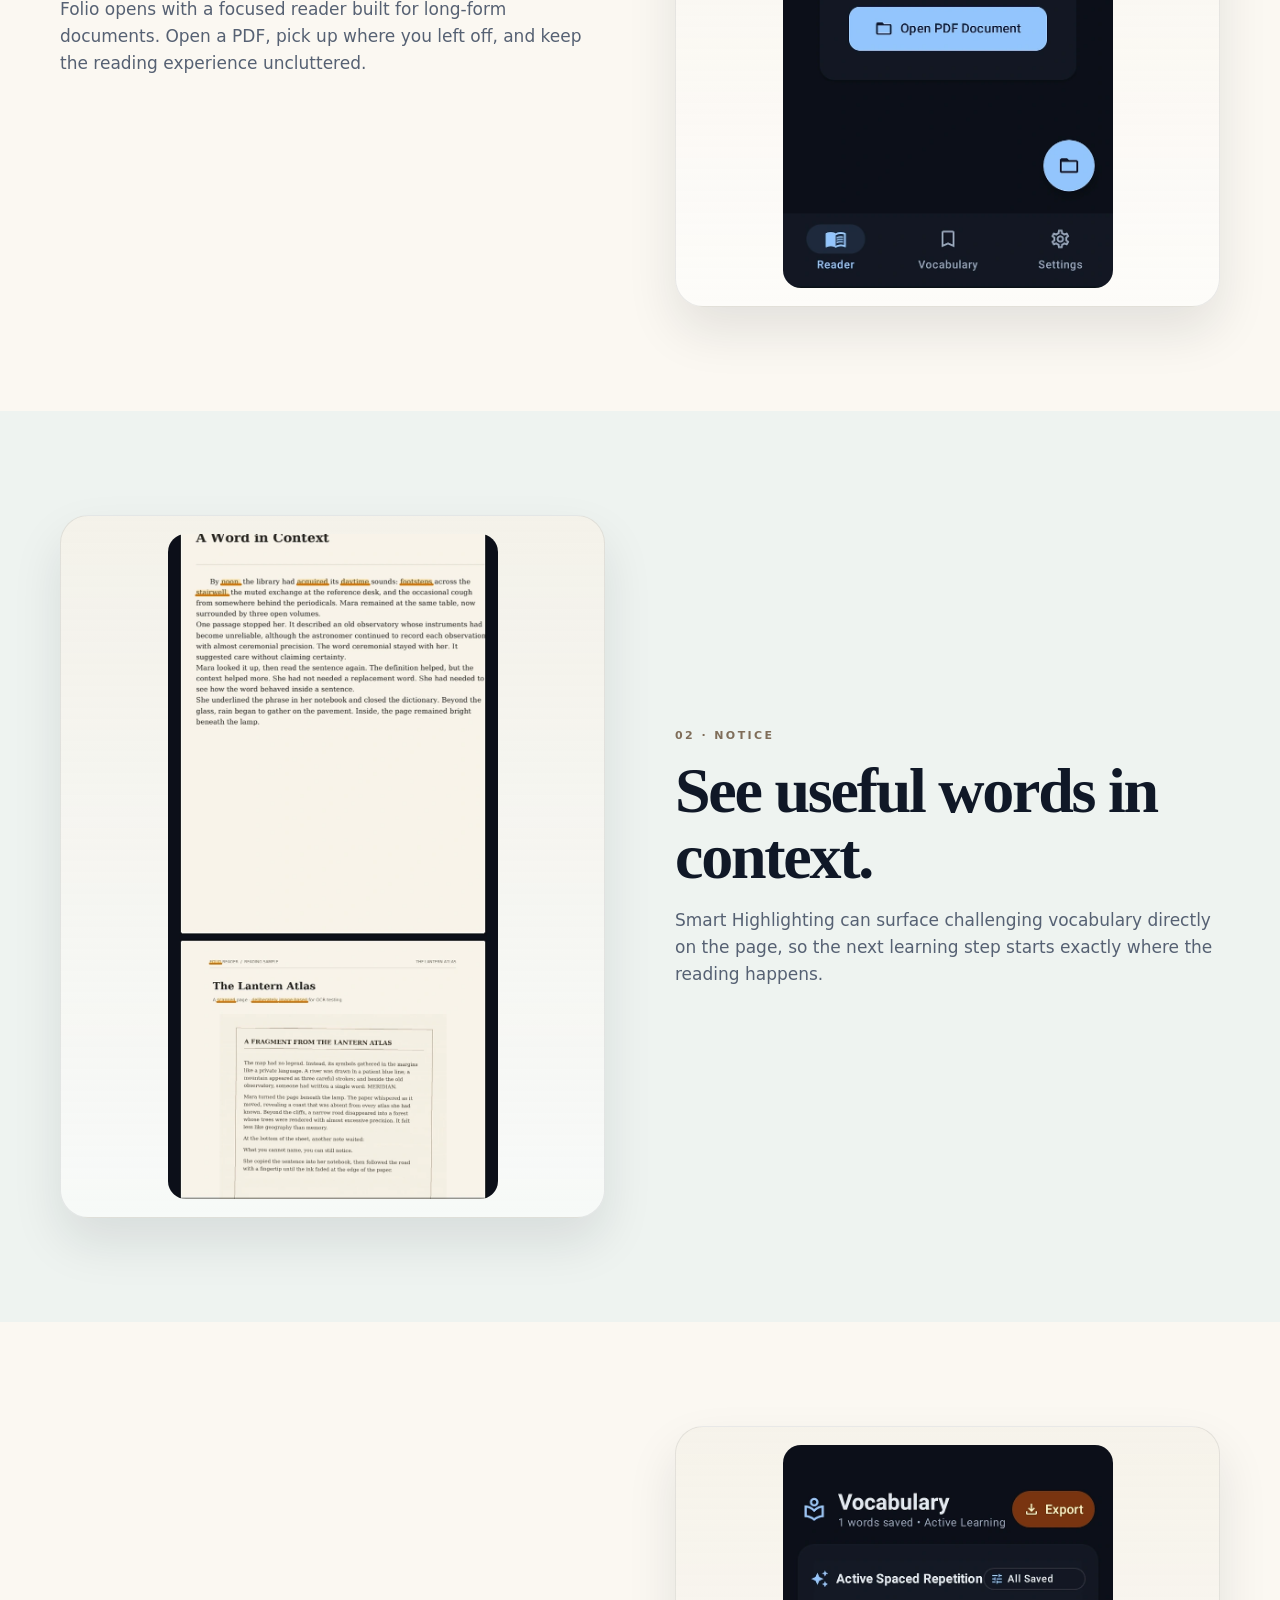
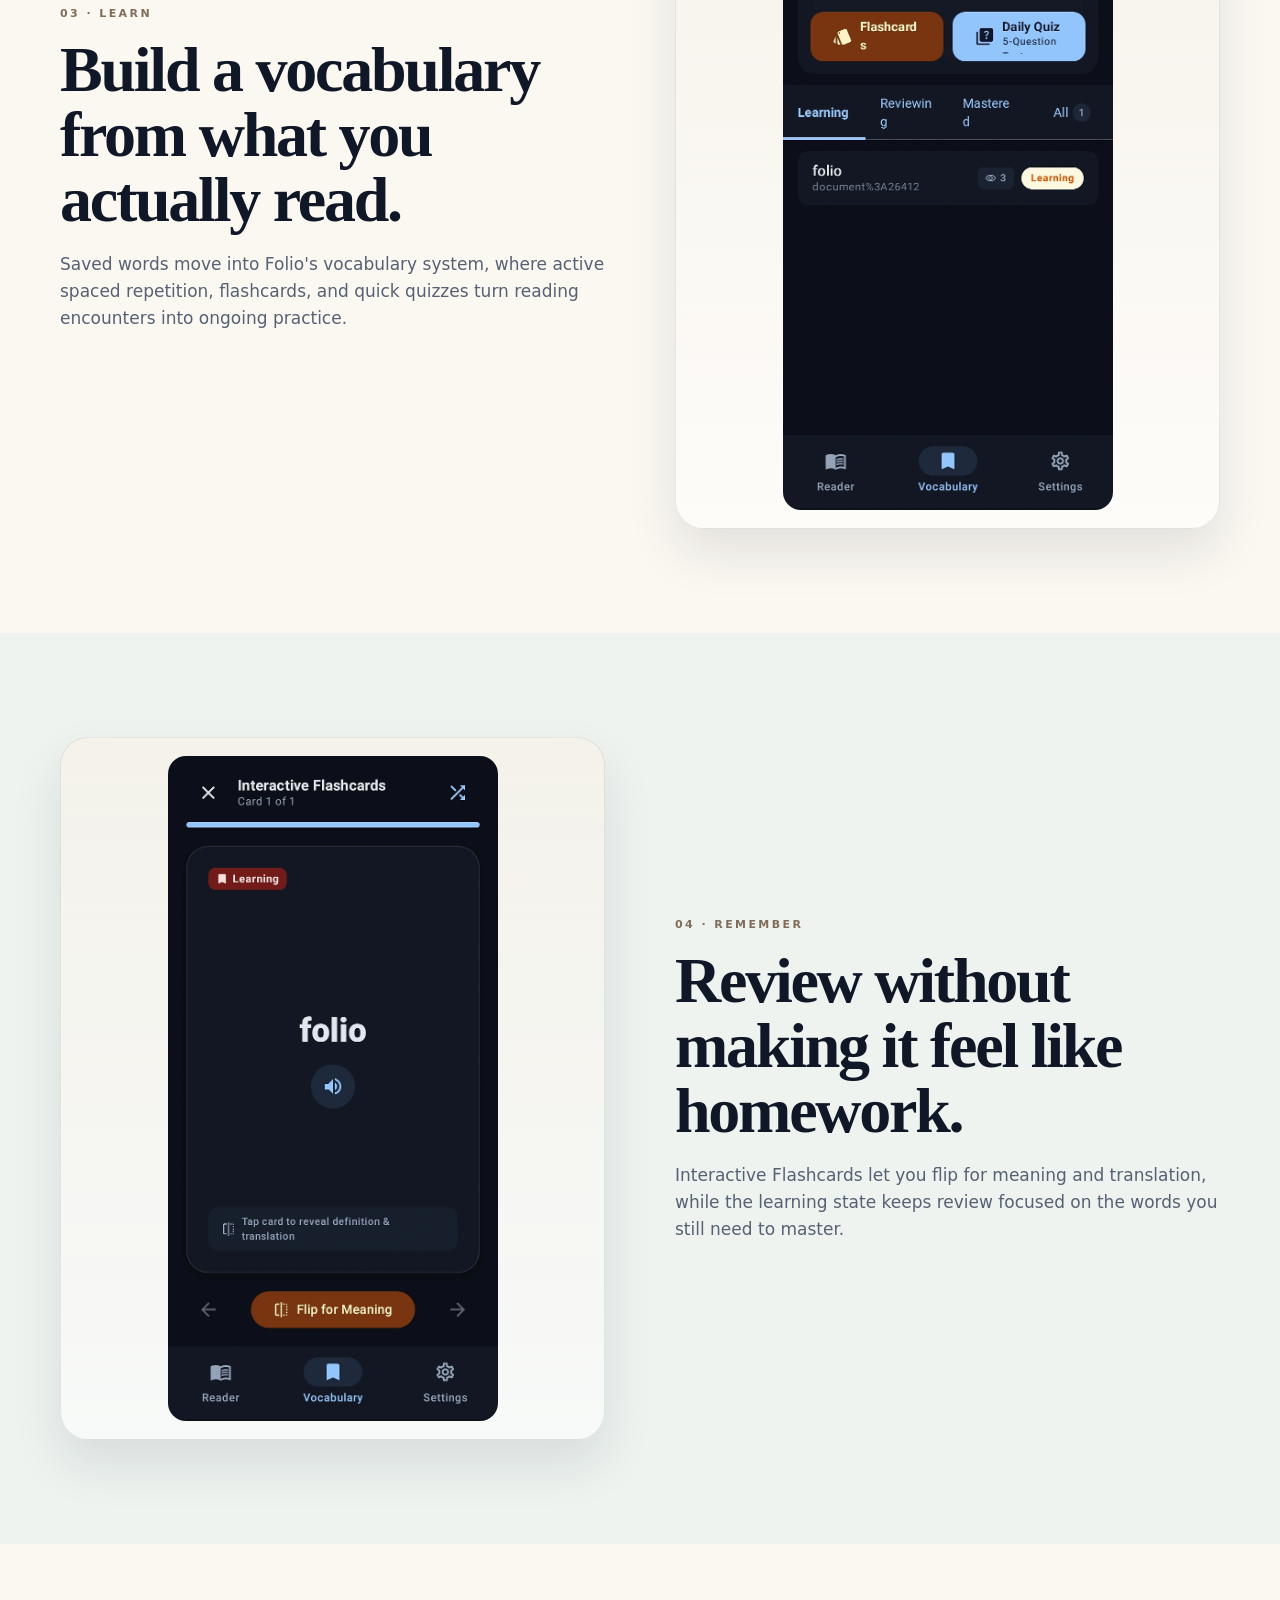
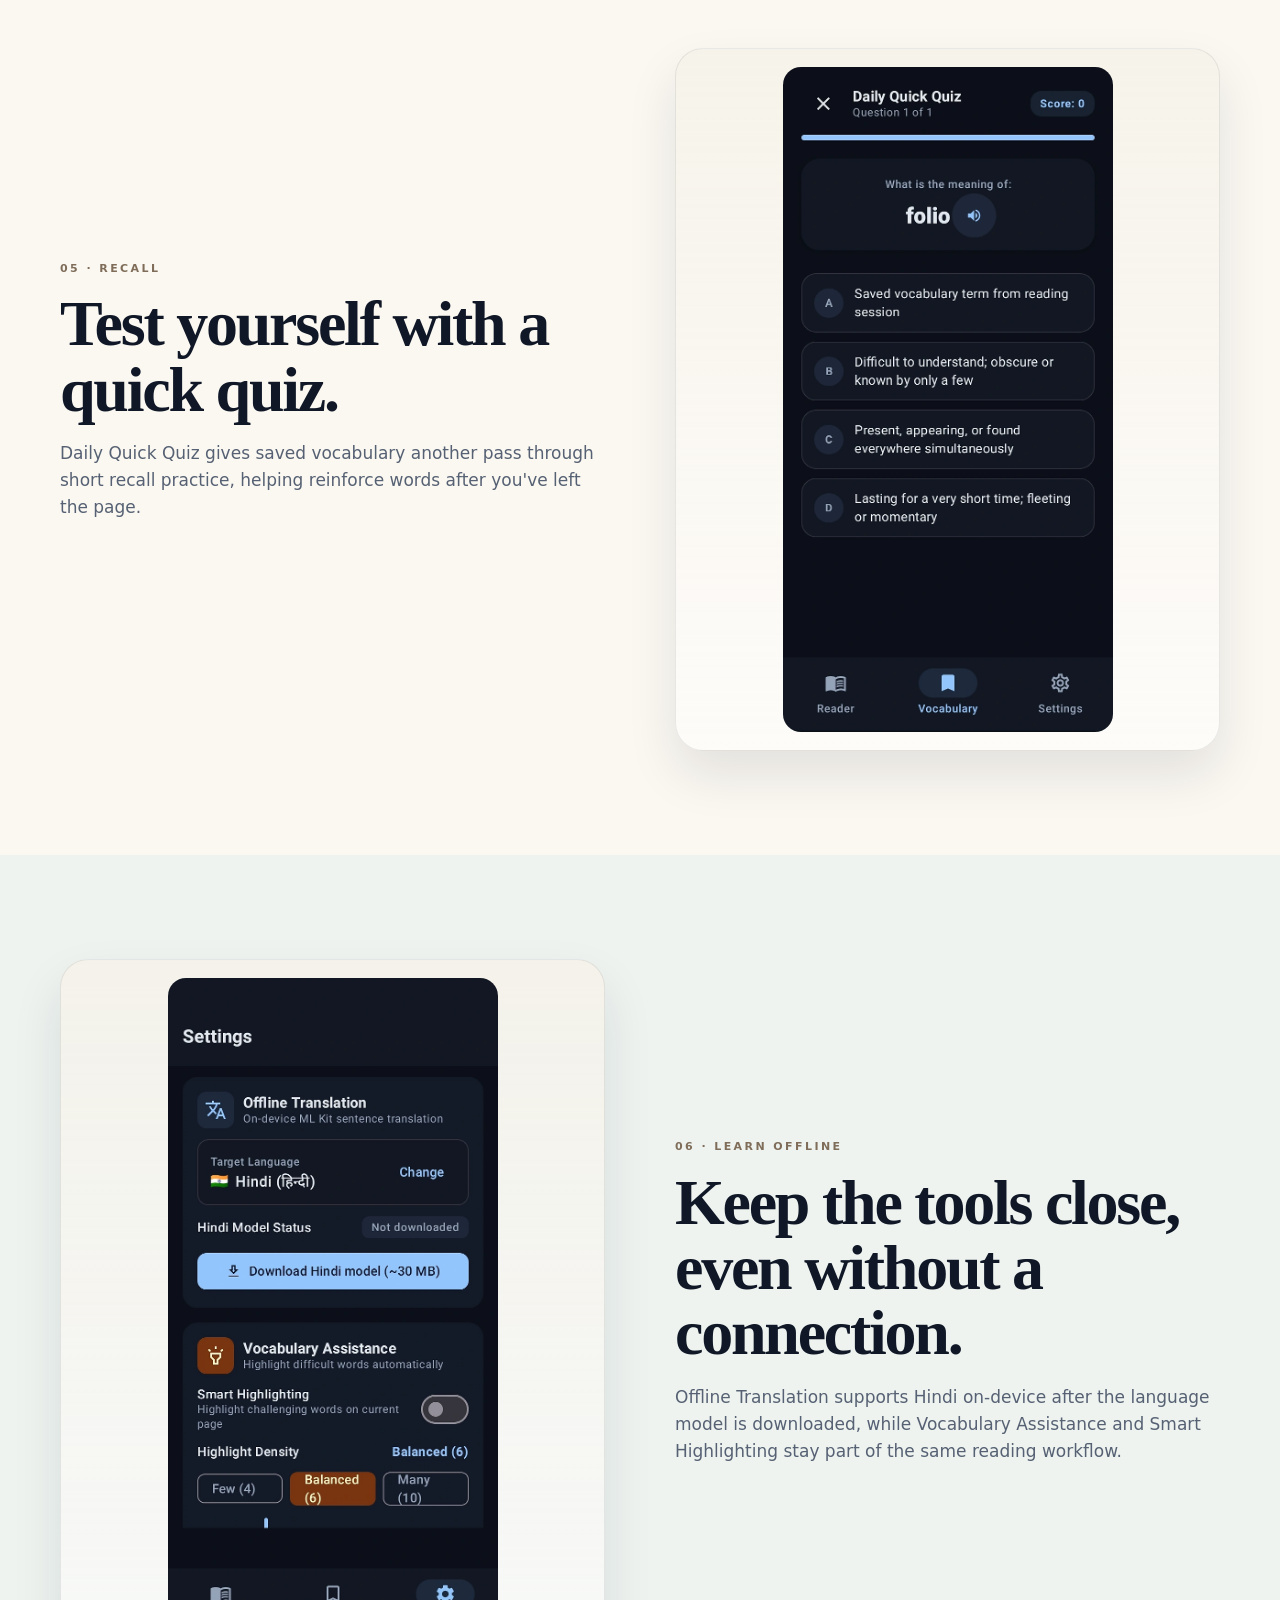
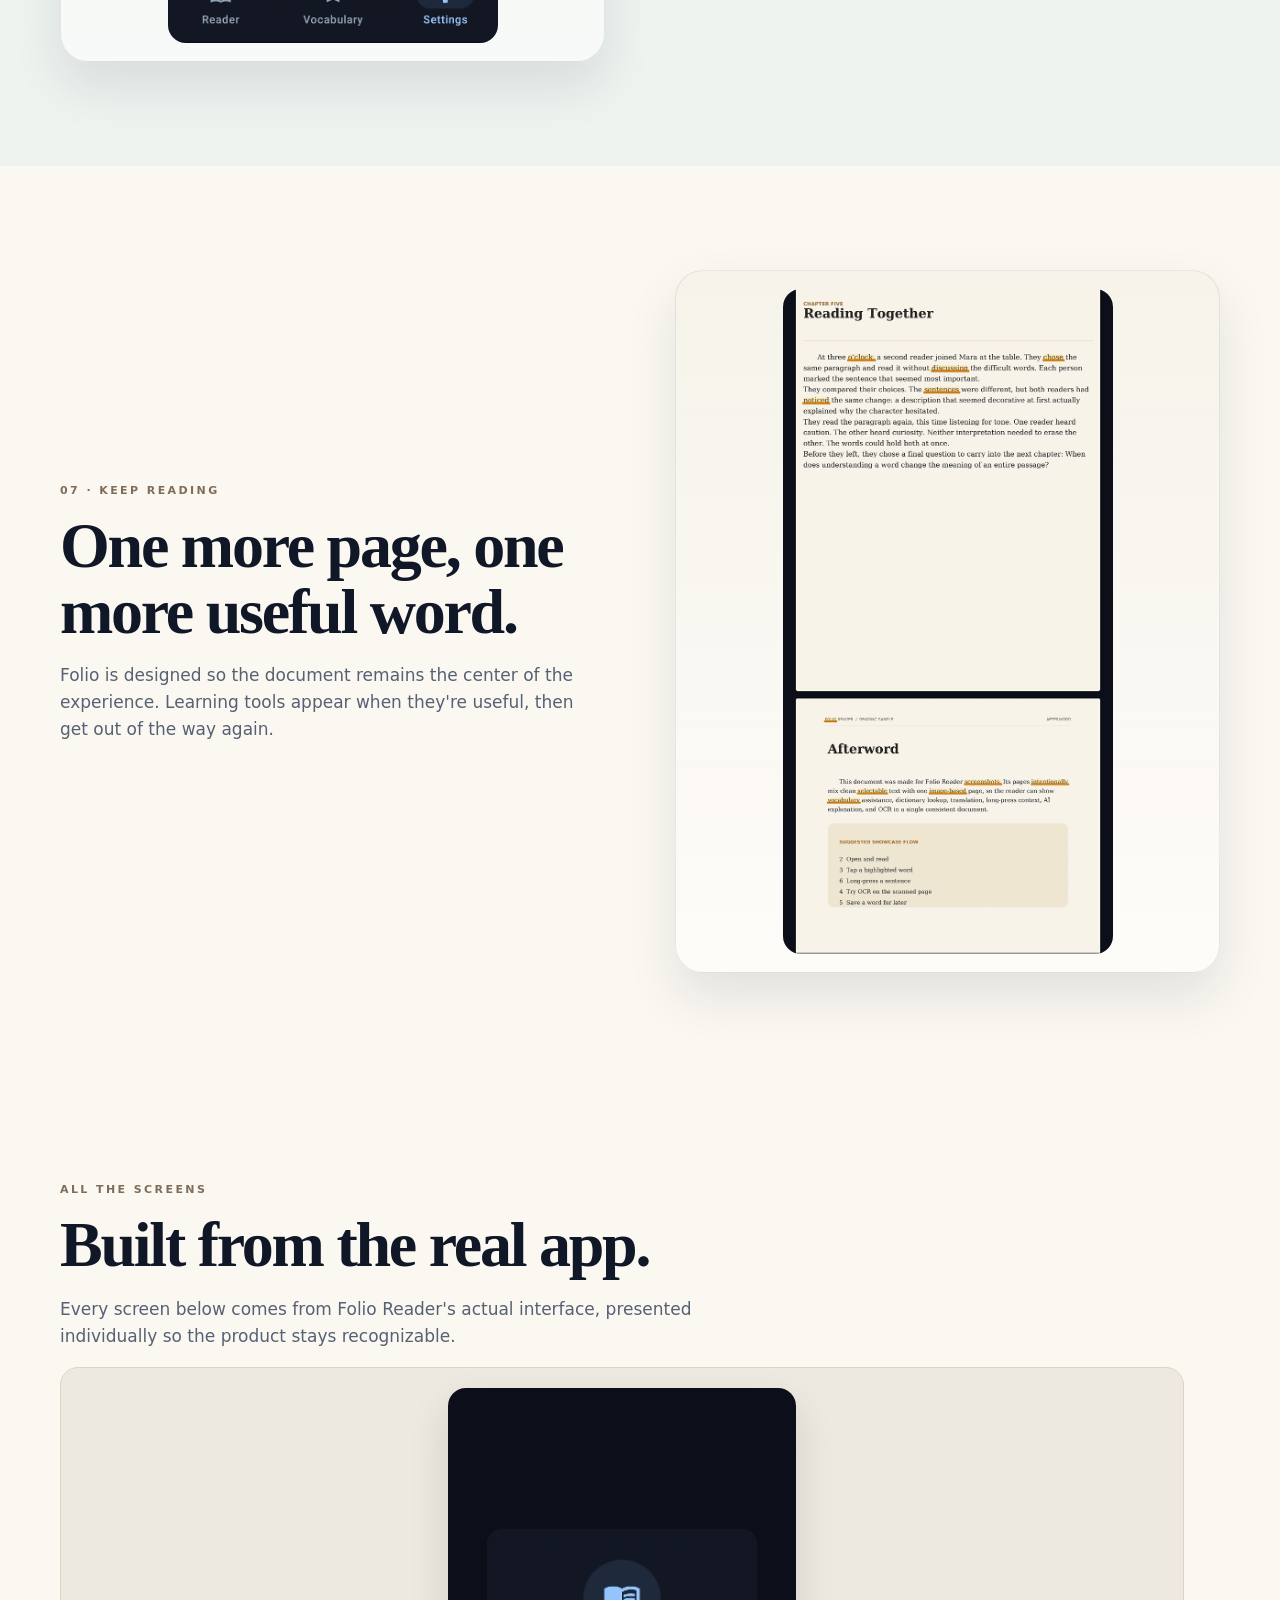
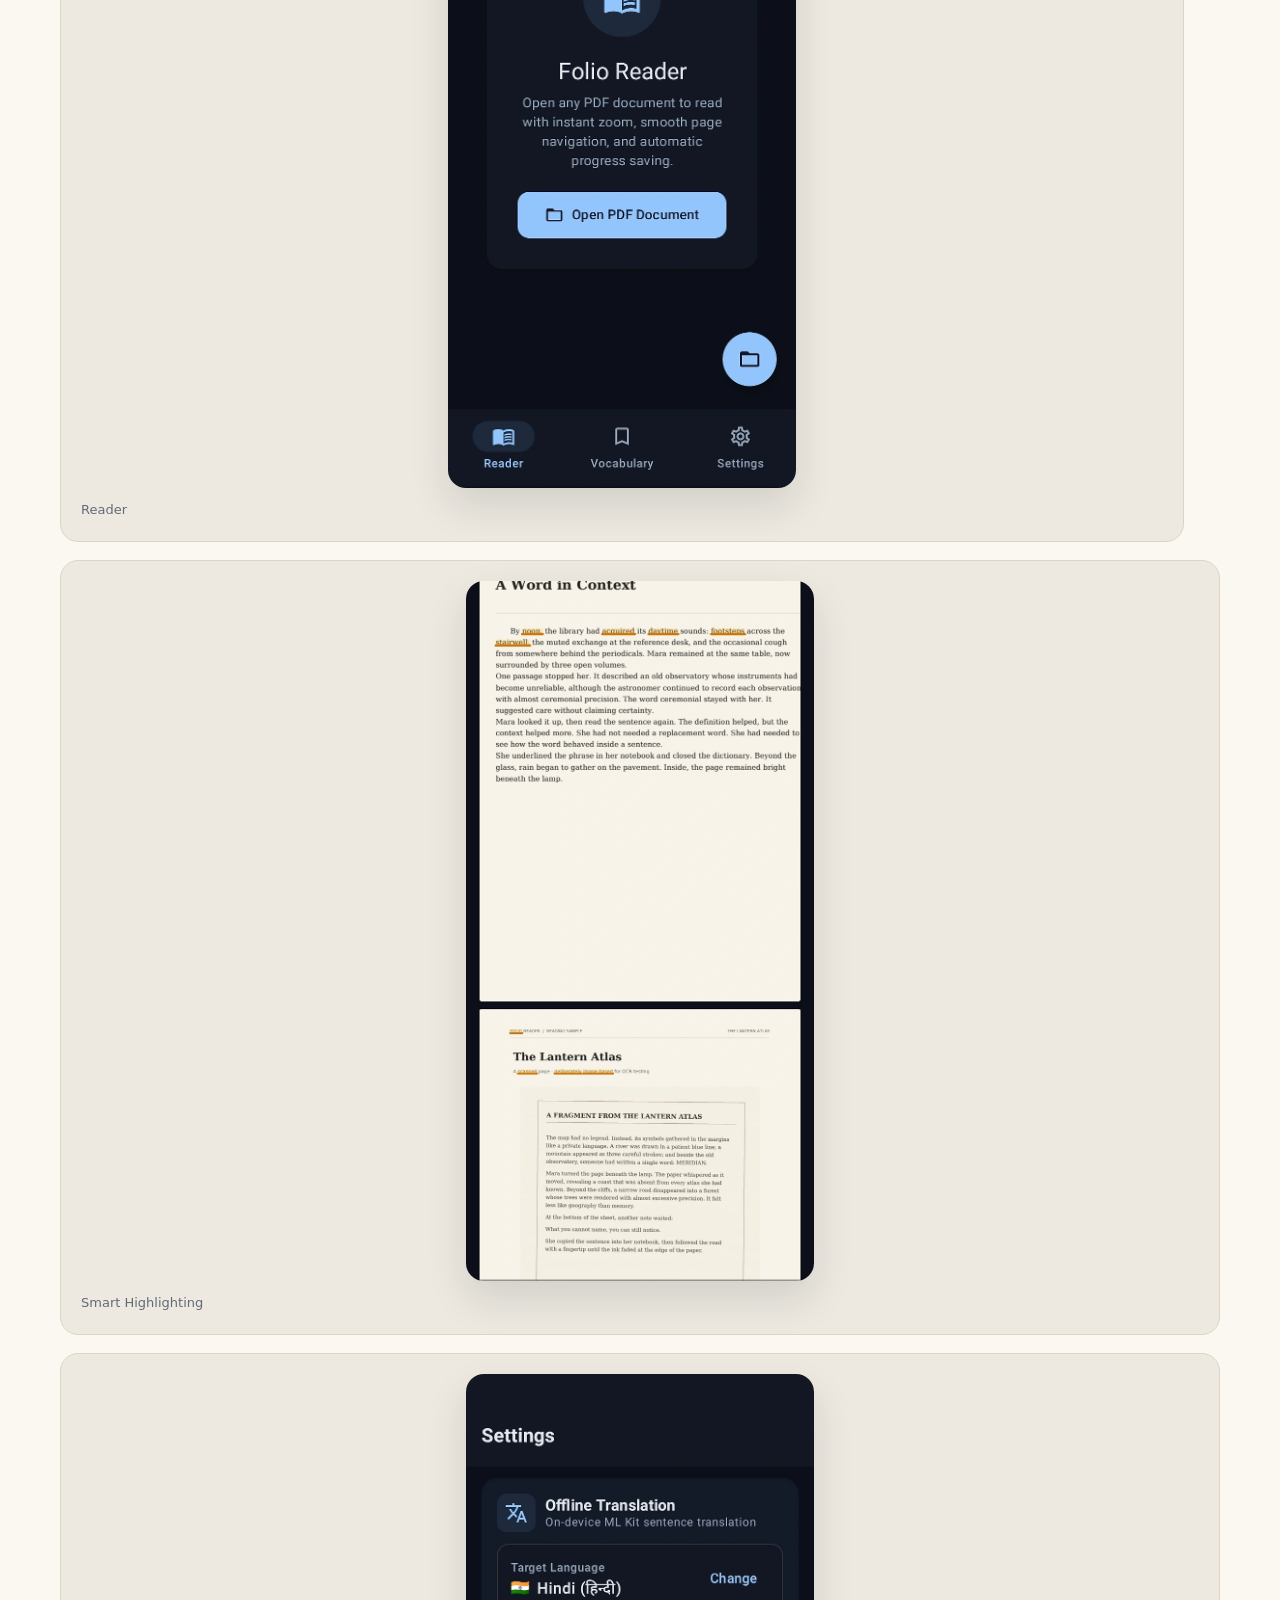
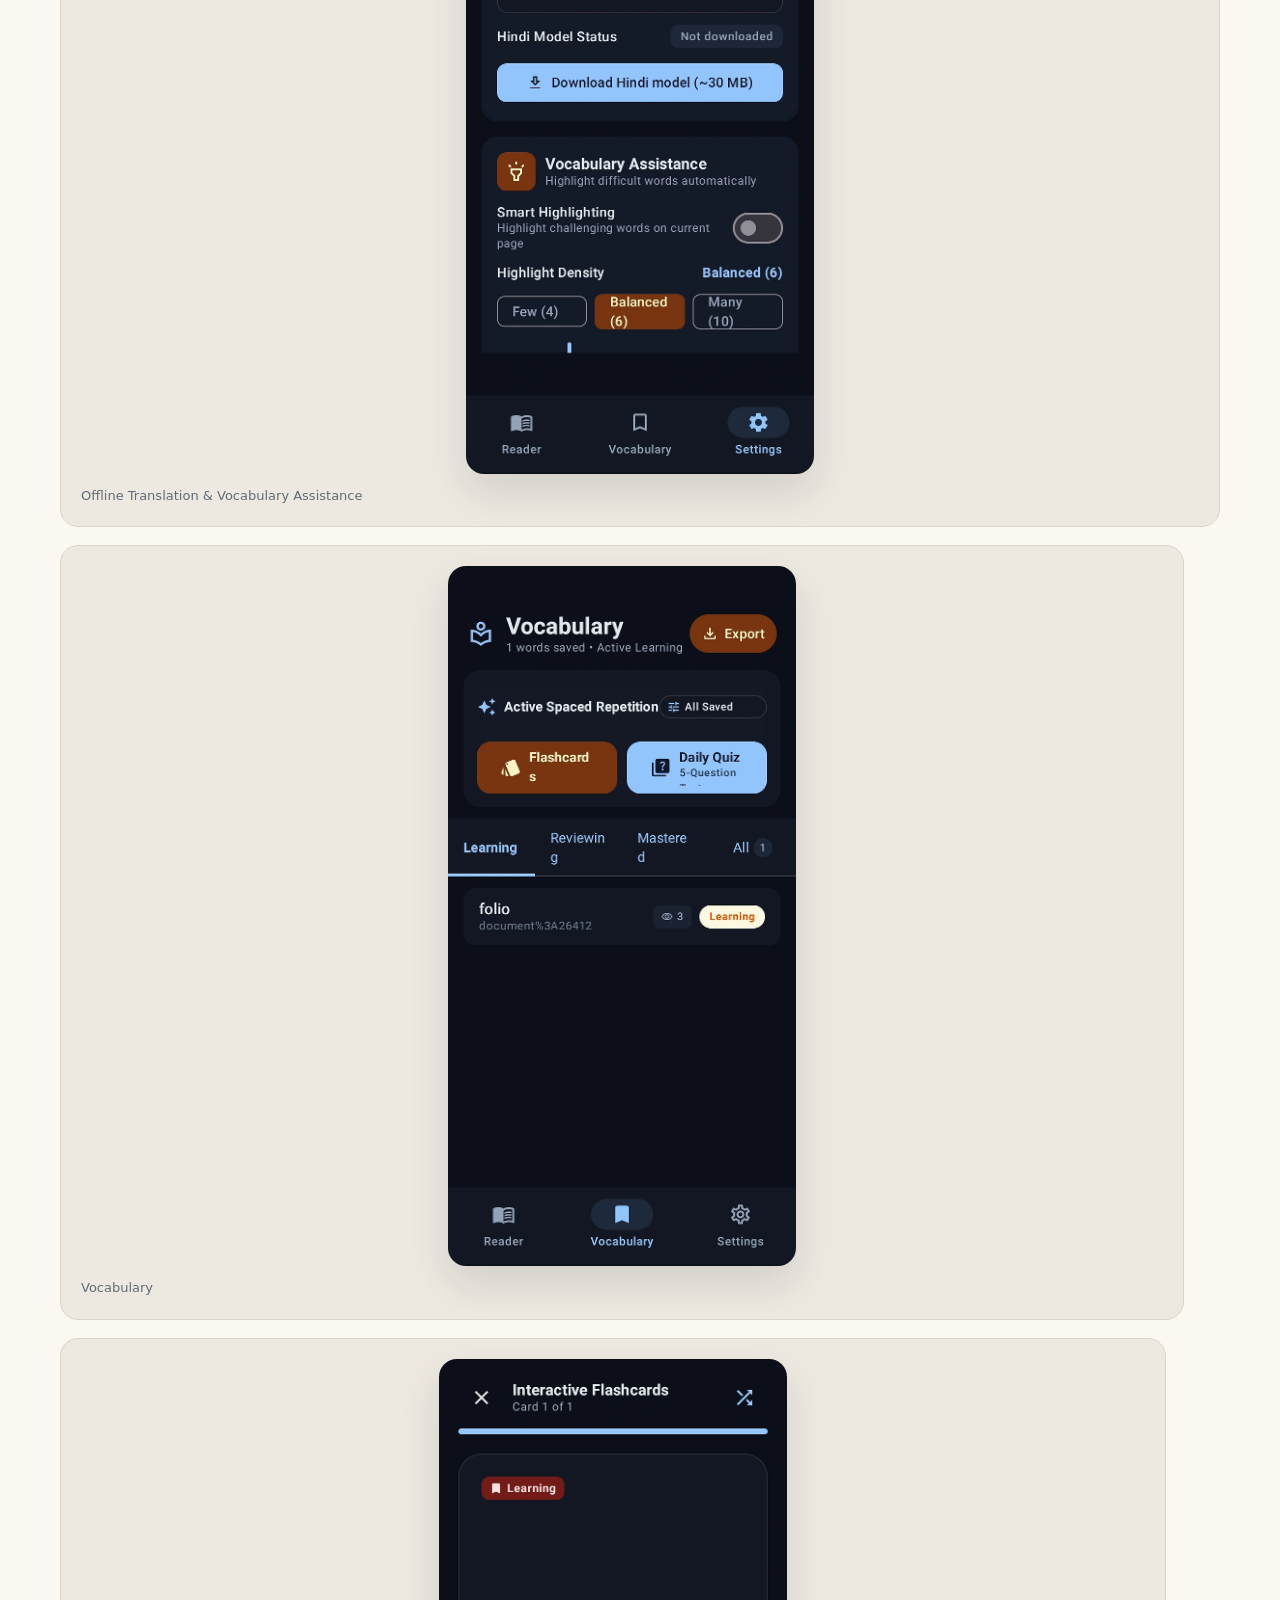
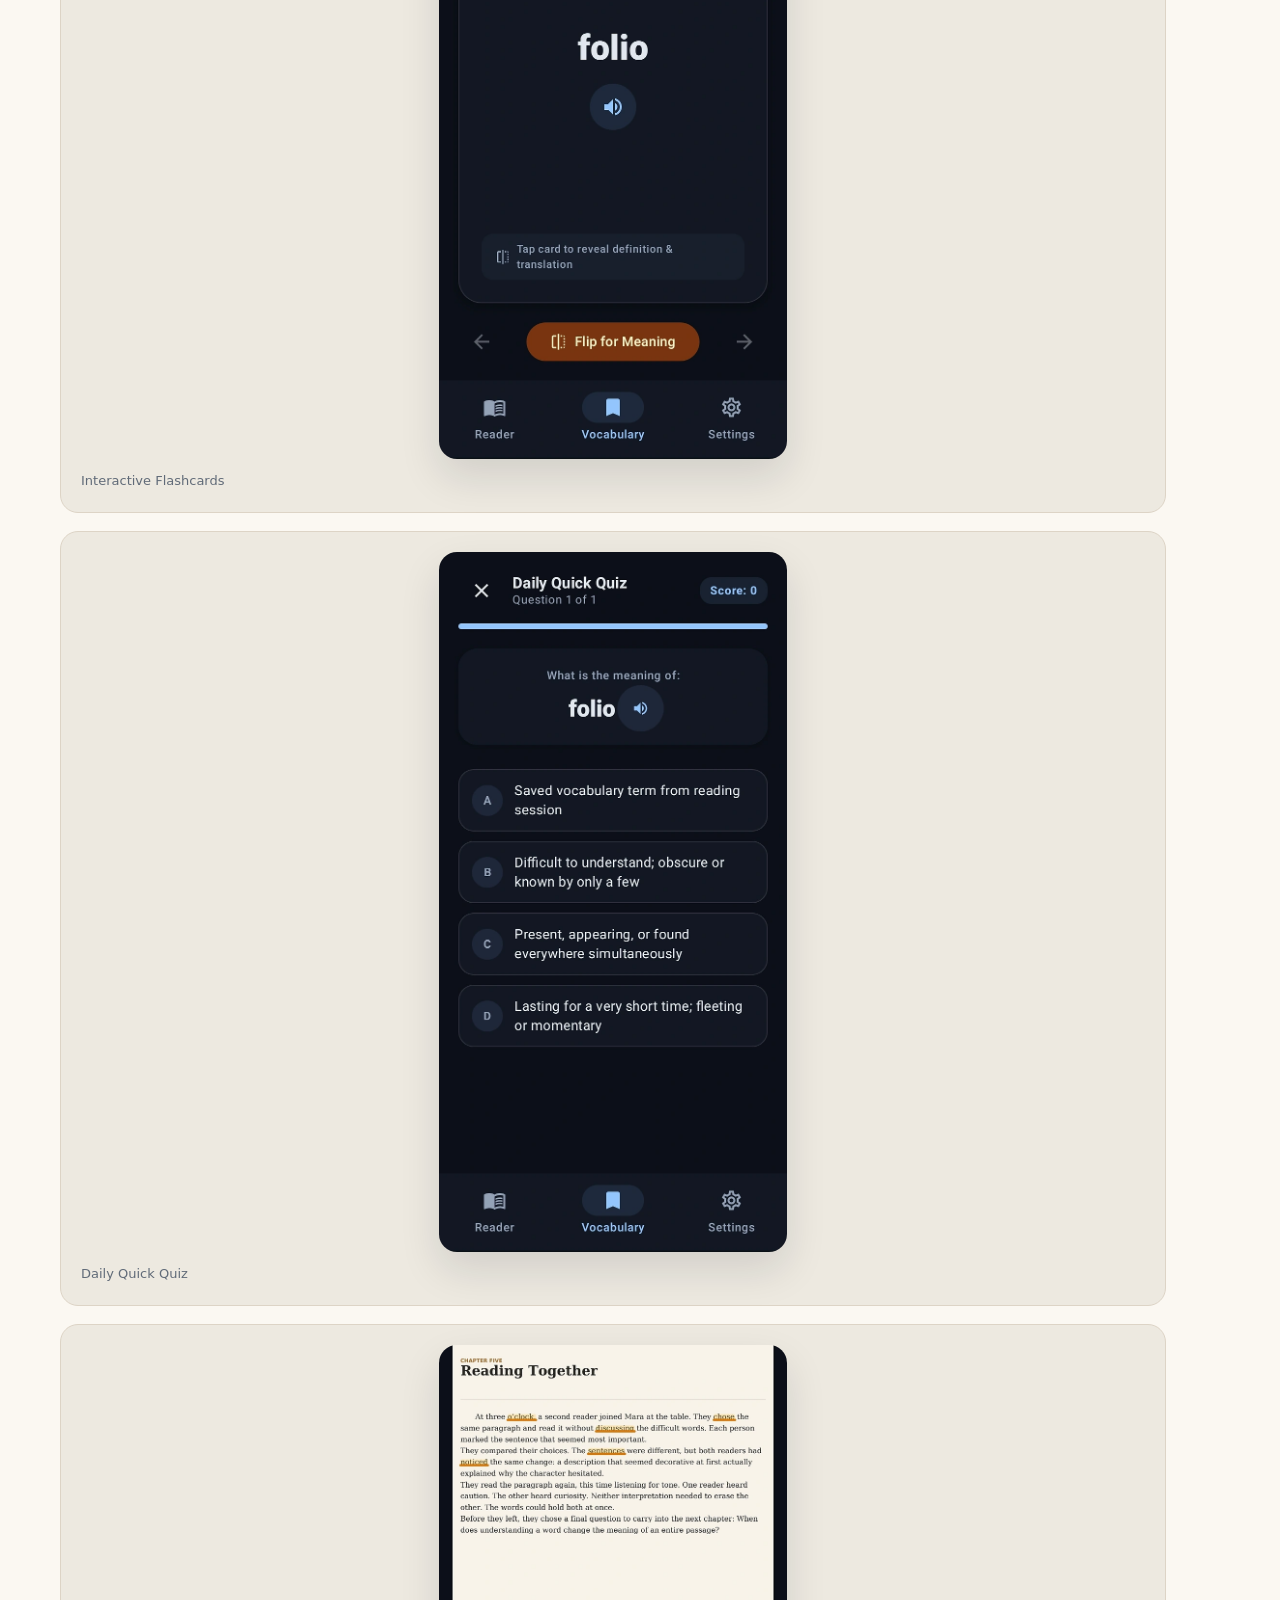
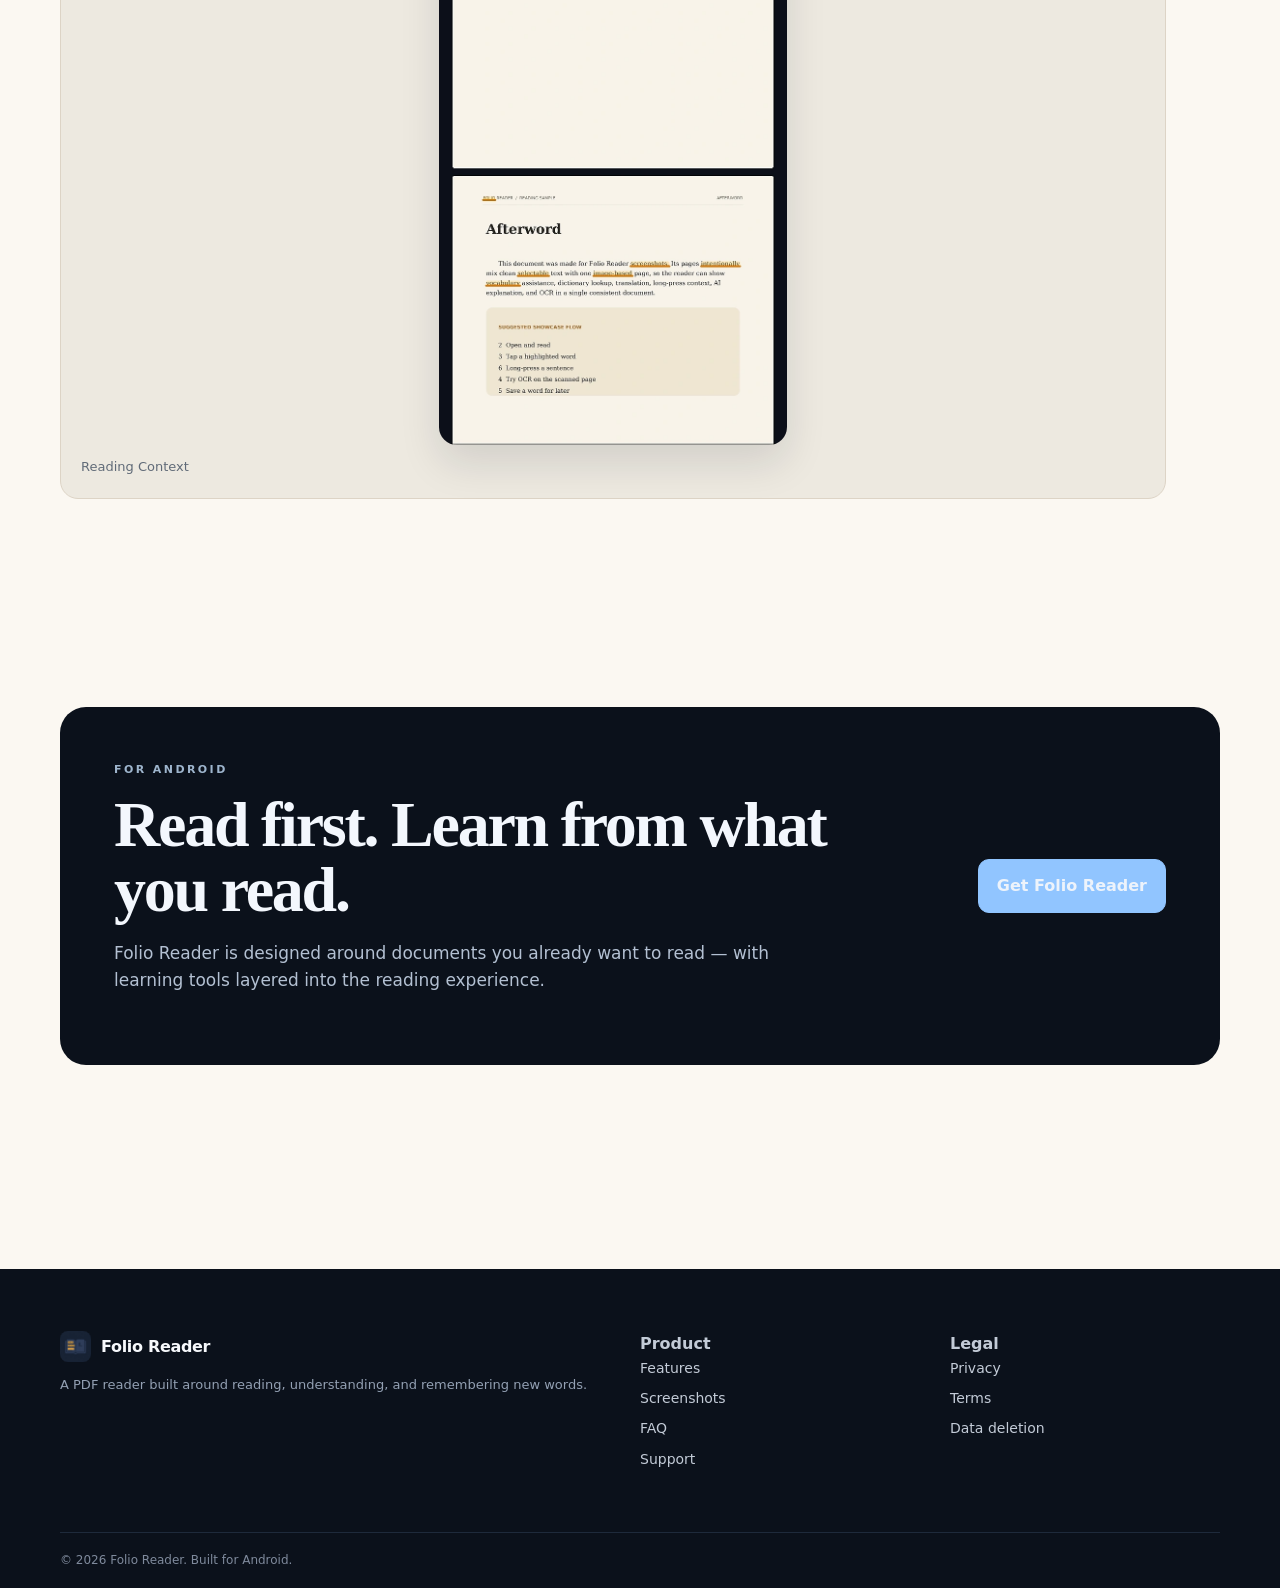
==== commit 112e9163: "Update documentation metadata and formatting Replit-Commit-Author: Agent" ====
--- a/docs/index.html
+++ b/docs/index.html
@@ -1,15 +1,15 @@
-<!doctype html><html lang="en"><head><meta charset="utf-8"><meta name="viewport" content="width=device-width,initial-scale=1"><title>Home · Folio Reader</title><meta name="description" content="Folio Reader — read PDFs, understand unfamiliar words, and build vocabulary while you read."><link rel="icon" href="assets/icon.png"><link rel="stylesheet" href="style.css"></head><body>
+<!doctype html><html lang="en"><head><meta charset="utf-8"><meta name="viewport" content="width=device-width,initial-scale=1"><title>Home · Folio Reader</title><meta name="description" content="Folio Reader — read PDFs, understand unfamiliar words, and build vocabulary while you read."><meta name="google-site-verification" content="sou-98cZYPWFJmbwxJgJptO-ZaIPNJqz2ven_iS4NjI"><link rel="canonical" href="https://folioreaderapp.pages.dev/"><link rel="icon" href="assets/icon.png"><link rel="stylesheet" href="style.css"></head><body>
 <header class="site-header"><div class="container nav">
-  <a class="brand" href="index.html"><img src="assets/icon.png" alt="Folio Reader icon"><span>Folio Reader</span></a>
-  <nav class="nav-links"><a href="features.html">Features</a><a href="screenshots.html">Screenshots</a><a href="about.html">About</a><a href="faq.html">FAQ</a><a href="support.html">Support</a></nav>
-  <a class="nav-cta" href="index.html#download">Get the app</a><button class="menu" aria-label="Menu">☰</button>
+  <a class="brand" href="https://folioreaderapp.pages.dev/"><img src="assets/icon.png" alt="Folio Reader icon"><span>Folio Reader</span></a>
+  <nav class="nav-links"><a href="https://folioreaderapp.pages.dev/features.html">Features</a><a href="https://folioreaderapp.pages.dev/screenshots.html">Screenshots</a><a href="https://folioreaderapp.pages.dev/about.html">About</a><a href="https://folioreaderapp.pages.dev/faq.html">FAQ</a><a href="https://folioreaderapp.pages.dev/support.html">Support</a></nav>
+  <a class="nav-cta" href="https://folioreaderapp.pages.dev/#download">Get the app</a><button class="menu" aria-label="Menu">☰</button>
 </div></header>
 <main>
 <section class="hero"><div class="container hero-grid"><div>
   <div class="eyebrow">Read · understand · remember</div>
   <h1>More than a PDF reader.</h1>
   <p class="lede">Folio Reader helps you read English PDFs, notice unfamiliar words, understand them in context, and turn useful vocabulary into something you can actually remember.</p>
-  <div class="actions"><a id="download" class="btn btn-primary" href="#">Get it on Google Play</a><a class="btn btn-secondary" href="features.html">See how Folio works →</a></div>
+  <div class="actions"><a id="download" class="btn btn-primary" href="https://github.com/TITANICBHAI/PDFReader/releases/latest" target="_blank" rel="noopener">Download the latest release</a><a class="btn btn-secondary" href="https://folioreaderapp.pages.dev/features.html">See how Folio works →</a></div>
   <div class="chips"><span class="chip">Smart highlighting</span><span class="chip">Offline translation</span><span class="chip">Vocabulary & flashcards</span><span class="chip">OCR</span></div>
 </div><div class="hero-visual"><div class="hero-note">Learn new words in the flow of reading.</div><img class="phone-shot" src="assets/reader-home.webp" alt="Folio Reader reader home screen"></div></div></section>
 
@@ -32,8 +32,8 @@
 <section class="section"><div class="container callout"><div><div class="kicker" style="color:#9eb5cd">For Android</div><h2>Read first. Learn from what you read.</h2><p>Folio Reader is designed around documents you already want to read — with learning tools layered into the reading experience.</p></div><a class="btn" style="background:#91c5ff;border-color:#91c5ff" href="#download">Get Folio Reader</a></div></section>
 </main>
 <footer class="site-footer"><div class="container footer-grid">
-  <div><a class="brand footer-brand" href="index.html"><img src="assets/icon.png" alt=""><span>Folio Reader</span></a><p class="footer-note">A PDF reader built around reading, understanding, and remembering new words.</p></div>
-  <div><strong>Product</strong><div class="footer-links"><a href="features.html">Features</a><a href="screenshots.html">Screenshots</a><a href="faq.html">FAQ</a><a href="support.html">Support</a></div></div>
-  <div><strong>Legal</strong><div class="footer-links"><a href="privacy.html">Privacy</a><a href="terms.html">Terms</a><a href="data-deletion.html">Data deletion</a></div></div>
+  <div><a class="brand footer-brand" href="https://folioreaderapp.pages.dev/"><img src="assets/icon.png" alt=""><span>Folio Reader</span></a><p class="footer-note">A PDF reader built around reading, understanding, and remembering new words.</p></div>
+  <div><strong>Product</strong><div class="footer-links"><a href="https://folioreaderapp.pages.dev/features.html">Features</a><a href="https://folioreaderapp.pages.dev/screenshots.html">Screenshots</a><a href="https://folioreaderapp.pages.dev/faq.html">FAQ</a><a href="https://folioreaderapp.pages.dev/support.html">Support</a></div></div>
+  <div><strong>Legal</strong><div class="footer-links"><a href="https://folioreaderapp.pages.dev/privacy.html">Privacy</a><a href="https://folioreaderapp.pages.dev/terms.html">Terms</a><a href="https://folioreaderapp.pages.dev/data-deletion.html">Data deletion</a></div></div>
 </div><div class="container copyright">© <span data-year></span> Folio Reader. Built for Android.</div></footer>
 <script src="script.js"></script></body></html>
